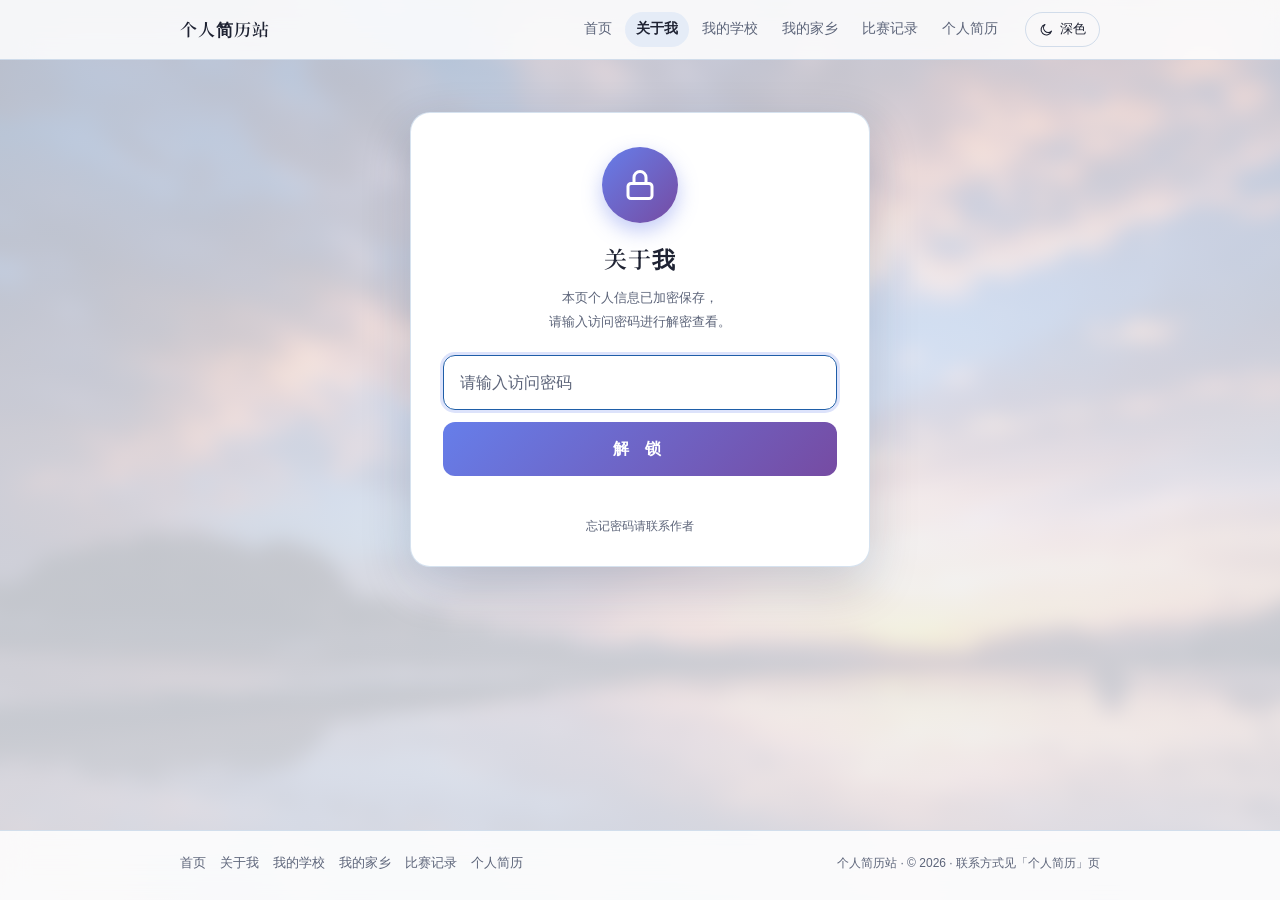
==== about.html @ 080f8482 "﻿站点扩写为 6 页：首页目录 + 关于我 / 我的学校 / 我的家乡 / 比赛记录 / 个人简历 参考 index_from_yhf.html 的页面结构改写，保留原有视觉与加密方案。  新增结构：" ====
<!DOCTYPE html>
<html lang="zh-CN">
<head>
  <meta charset="UTF-8">
  <meta name="viewport" content="width=device-width, initial-scale=1.0">
  <meta name="description" content="关于我：基本信息、竞赛成果、个人爱好与自我评价。">
  <title>关于我 · 个人简历站</title>

  <link rel="icon" type="image/svg+xml" href="assets/img/favicon.svg">

  <!-- 首屏防闪烁样式：必须在 site.css 之前，见 gate.css 顶部注释 -->
  <link rel="stylesheet" href="assets/css/gate.css">
  <!-- 整站设计系统（背景模糊 10px、蓝色商务风、页头页脚…） -->
  <link rel="stylesheet" href="assets/css/site.css">
  <!-- 简历正文排版（由 jianli/ 生成，只含排版不含资料） -->
  <link rel="stylesheet" href="assets/css/resume.css">

  <!-- 主题初始化：必须在解析阶段执行，否则首帧会从深色跳成浅色（闪烁） -->
  <script>
    (function () {
      var t = '';
      try { t = localStorage.getItem('gdit_theme_v1') || ''; } catch (e) { t = ''; }
      if (t !== 'light' && t !== 'dark') {
        t = "dark";
        try {
          if (window.matchMedia && window.matchMedia('(prefers-color-scheme: light)').matches) t = 'light';
        } catch (e) { /* 忽略 */ }
      }
      document.documentElement.setAttribute('data-theme', t);
    })();
  </script>
  <script src="assets/js/site.js" defer></script>
</head>
<body>

  <a class="skip-link" href="#pageContent">跳到正文</a>

  <!-- ===== 页头导航（六页共用；锁屏期间也可见，站点结构不是秘密）===== -->
  <header class="site-header">
    <div class="header-inner">
      <a class="brand" href="index.html">个人简历站</a>

      <nav class="site-nav" aria-label="主导航">
          <a href="index.html">首页</a>
          <a href="about.html" aria-current="page">关于我</a>
          <a href="school.html">我的学校</a>
          <a href="hometown.html">我的家乡</a>
          <a href="records.html">比赛记录</a>
          <a href="intro.html">个人简历</a>
      </nav>

      <!-- 深/浅色切换：图标与文案由 site.js 按当前主题更新 -->
      <button class="theme-toggle" type="button" aria-pressed="false" aria-label="切换到浅色模式">
        <svg class="icon-sun" viewBox="0 0 24 24" fill="none" stroke="currentColor"
             stroke-width="1.8" stroke-linecap="round" stroke-linejoin="round" aria-hidden="true">
          <circle cx="12" cy="12" r="4.2"></circle>
          <path d="M12 2.5v2M12 19.5v2M2.5 12h2M19.5 12h2M5.2 5.2l1.4 1.4M17.4 17.4l1.4 1.4M18.8 5.2l-1.4 1.4M6.6 17.4l-1.4 1.4"></path>
        </svg>
        <svg class="icon-moon" viewBox="0 0 24 24" fill="none" stroke="currentColor"
             stroke-width="1.8" stroke-linecap="round" stroke-linejoin="round" aria-hidden="true">
          <path d="M20 14.5A8.5 8.5 0 1 1 9.5 4a7 7 0 0 0 10.5 10.5Z"></path>
        </svg>
        <span class="theme-toggle-label">浅色</span>
      </button>
    </div>
  </header>

  <main class="site-main">
      <!-- ===== 锁屏门禁：正文是密文，解锁后才由脚本渲染出来 ===== -->
      <div class="gate" id="gate">
        <div class="gate-inner">
          <div class="gate-ico" aria-hidden="true">
            <svg viewBox="0 0 24 24" width="36" height="36" fill="none"
                 stroke="#ffffff" stroke-width="2" stroke-linecap="round" stroke-linejoin="round">
              <rect x="4" y="11" width="16" height="10" rx="2"/>
              <path d="M8 11V7a4 4 0 0 1 8 0v4"/>
            </svg>
          </div>

          <h1 class="gate-title">关于我</h1>
          <p class="gate-sub">本页个人信息已加密保存，<br>请输入访问密码进行解密查看。</p>

          <form id="gateForm" class="gate-form" novalidate autocomplete="off">
            <label class="skip-link" for="pwInput">访问密码</label>
            <input id="pwInput" type="password" placeholder="请输入访问密码"
                   autocomplete="off" spellcheck="false" autocapitalize="off" />
            <button id="gateBtn" type="submit">解 锁</button>
          </form>

          <p class="gate-msg" id="gateMsg" role="status"></p>
          <p class="gate-foot">忘记密码请联系作者</p>
        </div>
      </div>

    <!-- ===== 加密正文的容器：初始 hidden，解锁后由脚本填入并显示 ===== -->
    <div id="pageHost" hidden></div>
  </main>

  <!-- ===== 页脚：站点地图 ===== -->
  <footer class="site-footer">
    <div class="footer-inner">
      <nav class="footer-nav" aria-label="页脚导航">
          <a href="index.html">首页</a>
          <a href="about.html">关于我</a>
          <a href="school.html">我的学校</a>
          <a href="hometown.html">我的家乡</a>
          <a href="records.html">比赛记录</a>
          <a href="intro.html">个人简历</a>
      </nav>

      <p class="footer-meta">
        <span>个人简历站 · © <span id="footerYear">2026</span></span>
        <span aria-hidden="true"> · </span>
        <a href="intro.html">联系方式见「个人简历」页</a>
      </p>
    </div>
  </footer>

  <!-- ===== 解锁后才显示的浮动操作组：上一页 / 下一页 / 锁定 ===== -->
  <nav class="page-actions" id="pageActions" hidden aria-label="页面操作">
    <a class="action-btn action-nav" href="index.html" title="上一页：首页">← 首页</a>
    <a class="action-btn action-nav" href="school.html" title="下一页：我的学校">我的学校 →</a>
    <button class="action-btn action-lock" id="lockBtn" type="button" title="重新隐藏本页内容">锁定</button>
  </nav>

  <!-- 回到顶部 -->
  <button class="to-top" type="button" aria-label="回到顶部">
    <svg viewBox="0 0 24 24" width="18" height="18" fill="none" stroke="currentColor"
         stroke-width="2" stroke-linecap="round" stroke-linejoin="round" aria-hidden="true">
      <path d="M12 19V5M5 12l7-7 7 7"></path>
    </svg>
  </button>

  <noscript>
    <p style="text-align:center;color:#a7aec9">本页需要启用 JavaScript 才能解密显示正文。</p>
  </noscript>

  <script src="assets/js/gdit-crypto.js"></script>
  <script>
    /* ===== 本页密文（build.js 注入，base64；正文明文不在本文件里）===== */
    var payload = {"v":1,"iter":20000,"salt":"321ff33b6228153db657c1d36f92940b","c":"VoAjmrt0tfp8iW8CpXYuiVFOilBZzKXQqg44/SNeLuL84h/CjkdX4ADWFd5FyXqB7F/YwlArKiLpb0iYse4aOOuxqFU4+LvRV4lA3OfujQ7DmDA3zeXSHoevWcav+r2jpLfsanr1/AJFkpgOsxvekZmN6fEx+giTQDktsWakOrb9u0ERgy2p5H7aHcZqGMPN4Lj9XdR3/[base64]/zOkxP6SZlhB9q927aI5OWKfpoqzg/YhInP3XOXzaMxb1tzsdmZNOt6zbYamXuXRLqhjLUeY7jGkhwqZn5YWAxg/cZ0lZET/utNxCvwvrtlzRkO83j5BJS4TlHVyiFzR+3q5t4W8BD4sTyddJtshfaeOksshdbUGKiShdCm9Ly+ds8oXfYKs+vQ4X23jQakQBa7KUWnZKrkQ7WK92EMWrZjo/p7w7YEaN2e4raIkk2HMgNylJz0k19/RIEwP5hbPAG8umsr2snRGH+0Sqa5dGxr567wrT2E4B1Dtx6wdxYYBXBKFuTjC0IgpAf8Y28fpHImN5vuI+YZtFycgoSLP8zJrMPpLdy77t4MdHsZf3VB2nJiaV2vG0TAGvL7GTgG5kfGl3Jy/+xhevqvup0v77hZ/qLLIwNiMieOMMkD+W4HDmfb+B08bacu7xbySRwGWo6GApgn6QX18fMC/qrXsWWlfWm2QjINK8hbBLclCGzymHk5mDb3idhDbWp6MGTVbUwHvOMjiPtzWSju1Iv+CEtsaChhG2qsKqc/UPVWR/7UJYYV5J2yNLyRqX21OEWMK9/al41ZDLxJke3OW2OAngd3a26v5lxuCz+9AUUlufxDlUN6e0v2YhrIpmJB5NxSZtYfWJ6lR8nHF+LIkjkw8gOT94VQ696BMA1FsmLtCJfMpz3aAa6EnFAZSh7BfFGVIQbfWZxwNg9VEemrL0XoEslPuukgDiltq0UjjEqkIkd6iWBjoejdr9bfrGsOxnagCZzfg/W9yQ4qscCd+ikvAP+vDDarty2aoXOT0B9Dns6RbE/IDUT2CnWZFcW4yuQ4eCGR+yMxMo8Baoljm7+VWk2fgCXbzqhlZ9bOwhn9KSsJ8IKpSTEM6tQ3lOIP2kOc8e2DfAJtQwYZB8jWcD6c7KyLpzpvbMVurQeRfw5y7ZAG0zl9aUmDAcQ+zd+WY46L+3tdujucVHjKe/AyUyIiFj3UPQhN0MS/B5BYfH5CnGDlD0KdciS/dRKOg9fpiPMz7zLwchZ5MaCT59Zq+Sq+j0TcbDjHJUzQem+axENyHH6ok0Aq1Dn6n26HqakakGZoYbVwkywiyZE+AAZSGU4wsI0HkwpYV8UyF63m/IMr64bSibmozXthFyBz1WQzTlDEDbEFuA5PkRZbQ44OuNpLQPggf0nauOA+RoVztzqzYsGIql7Omr4dbi4/zWSHk3fK23kW7CGxuRb+aQ5E5YRPqqaGI+6U9uQPFLj7BIfImUiiee0HGIYEGPxUOVTfaskEPcwpr+MdXSzxOhjmAV+lE3eIFaYe3l/gY2EMydLmN0ous+wvBBib+NXSkiKl8VjJ+Yhjak0/SNfKtPcqI9Ui9V96+tM+hkonKCWz/8mk+lCs92q880TvDrZnKVmMXWltOnkzjMiMOQmidrGcZWg/lQzT/GpIu45DYWmDqivAO/NQ42nRC+2P8i7GCHEGB4ZxmbWhT3TqqgFfOwVebyx5a85QOGwiZIkdZjnpP7jUEKzS0KhAtRAV6+qu6nDa7DlEjuT5Yng49SeZtnq6FAAGeuTmSBaUPyGMnzxmStis7cmCHTffr1vt17H1tlhy376vIg/[base64]/G4UiGEgbDkB4+YFqiU1eVQsHdWzY4oepYICbQXQimr2eGcEf4c0TQ3ow+KA6rmyAEESQ9n/nq20ebbluch0EiJUe6oN3xuBIvqe+Af/cnhN2zs6rjDeKWH4w2a/utDWdWOfU6QBSuR+Qeei5ItjTR2/ppMwPstMMJi4UpTPDQvjxWXBm/sEcKRUjabI+l5Gy9zwWbYay2BxyRwofnBtF6LY9El1H50GtH6qfwwX/EdTjU3J8+ULuwq+WlNORxRKx9qu5eeTHjEoPbTlVVyeFenayPy+RMOMYz6+NTJRX8FjNL30ZZzLzS+N9sCP3HI4tlU9F5hgVb56u24cFUDJ3IwOA/[base64]/X2L0WPZYZosEmBbF/tdTTTSvkFdeKAd4j+JxeqzFl04JHvNjN5shh7s5G/dMNkYXKclUIm/TBJloOFMxNc2JczRv4djHIATqXu3D/kQUbGV2LhagM87cyKFpll8Q4SKwt+ERfFja/Ckqm8gVHbzP2l+fPPJu5y7tFS6CKCicrccYh9ctv5+zBZJ2a5I1oSNHBlXGENh5Eb2/ymJ/5nCA3sPNa+obRCDbN+lto+wE35499My+tFJXxFOck81GEmfPxe14FhwxOsB83MoPqNJo6McGDCKl4UPB7Py1nvpPWtHSCNCFBnoOHKdDDCtXkTjpAAWDc5ALLAc9wMbItwe4kWYMMOVDv6s9+cWWjwQUeVLs6VBnGzBIs7LvvnPMWIaYaJdJiquuDVyJ/eEGd3iYYc7DY67PgnkzZbl7sGsmGyBjtgsZ0bKnF1S3ZSVpJu6s/IyDV3Hezoj/xc/MgV5BoMRkVcOWRHDa0UX6iVWS0q8xW9VbWJgSH8PsMKfxkPLqXtXQrsEL0yrZeR1lSQ+rDlsCf0prXtLk+3/1siDoiL9y75WpULJGGFTAJbux77nNRHUbhj+H6FUE1mql0Jo1f/TUDTm+JIJDx9joe9Ethh4CX3ct/x28K2KD9XbGFJeV8afpmIu2tZ89FygpLhDefS/D3fh3ljyvZDORYVAV73KSHdK8NRjkAlbJTvTnKFsZNvcpPAMclZaOXVjC7Ibn6jgVKacI9ChKUfrTmoibTZL2wBnS+CX8//dO80AORfFFCQHfbxviCUtIM5L+0eVToJweIQs3MLUijzwQ4o1PQT59YcUfvjxnVS9J94FQyYs7UX4jbrMknTGEDvS4mHcUF/b1XhohlQrLfI4JWivjp6iZd1aXu2N1Ukq7K/irzaLM5Ur/WoP9f5j/8aNXWIjM/tUIC1/okE51he/FrpBpD42R2hiKTG9OWoyAp4K+UdoqMoiNCZRzJAsD/Ma2g7F95DvjHV947Ecg/peZiptH0j2y2N8qhZ+seb450S/nLOokqx/aXrnCRFzqx2/[base64]/QztiPQpoLFZAWrBz6tTgFhEkD6q2n7CEx/W04zHzU0q5XN5FArmRy5PyfQ6EFwQ7lRvkKSPxzI7zluXSoQahRgGgdUWaH47G4UNThCHfzfwF0Ekl/0GbwcRxF2ELcFx/KSsfUVOfScYy7rajH7XL+0uO+2gqOvy0F39v7oTUSs4W6TcTpdUNi0BcEPxSnQqP04rBr6m4ZcxerLIbq1FmpKSZoqA+O4YUXUKW3yHHeopFQhslUDiCUz6liNZDU0FrAGTwoVyCU1jnciXlXzHW/hDkxefciq+w2Qx8uX6qw5DjZr/aQojEBSjofXxgLblCE+R+an5w0CjQqRoj9UKet3ycit1Jp60o4zwT4zSuH6CWl1LyRlAbS4wWKU+22/SZhhX+zDqPajWOdfDNfLyYHD08BIEgU2FCj30c6THKCXQ/TajPR4VqTfzHHULv2c8kLgqTynlyZGS6y8g+i93vjiI7itsDy4TfVkLcceonquKPiTOM5jZuOIXSoFnM9k4zf6ALrWI0j9jkGQU5eQKfrnWsFmx7zvFx/0W0YoZ2aAAdKfS8fq1CefmhJjQviJPI9gKnecTtvQlSleJLHZMjoWJcsI0Nvmtr9RlcIkpoHznM6sTfuw0Wusn9nXMCCPQXFLBOAuKHcWL0c/NCUwO6BKkgK/xT1M1KCGpxiTsR6iButgIEtFaJBE+hjmLz7oVKBiZ1YRVGQL12zYwO55f5cnV3mG/cBFcONGnBx7n8T4FLeWb8IfVG4Xsav312D9gTMtVrrAh/UXu1ASrLaK/hdKGGBpYsEBv5Tfvzn7JoMsUR5gWtwWwnYdYa4wqAUk4ZI8aGBFRbIoAsoqs6uRXjrJIH/vw4I42S5UfRcHfi6hm5YTLSN6D4CTciDryBfkwfPLvFHqOnLIQFJK/[base64]"};

    (function () {
      'use strict';

      var payloadData = payload;

      var gate     = document.getElementById('gate');
      var host     = document.getElementById('pageHost');
      var form     = document.getElementById('gateForm');
      var input    = document.getElementById('pwInput');
      var btn      = document.getElementById('gateBtn');
      var msgLine  = document.getElementById('gateMsg');
      var actions  = document.getElementById('pageActions');
      var busy = false;

      /* ===== 站点级公共逻辑（六页共用）：会话免二次密码 + ?pw= 自动填入 ===== */
      var SESSION_KEY = 'gdit_unlock_v3';

      function readSession() {
        try { return sessionStorage.getItem(SESSION_KEY) || ""; } catch (e) { return ""; }
      }
      function saveSession(pw) {
        try { sessionStorage.setItem(SESSION_KEY, pw); } catch (e) { /* 隐私模式静默忽略 */ }
      }
      function clearSession() {
        try { sessionStorage.removeItem(SESSION_KEY); } catch (e) { /* 忽略 */ }
      }

      /** 从地址栏取 ?pw= / #pw=，并立刻把密码从地址栏抹掉 */
      function takePwFromUrl() {
        var raw = (location.search || "") + (location.hash || "");
        var m = raw.match(/[?&#]pw=([^&#]+)/i);
        if (!m) return "";
        var pw = "";
        try { pw = decodeURIComponent(m[1]); } catch (e) { pw = ""; }
        try {
          var clean = new URL(location.href);
          clean.searchParams.delete("pw");
          if (/^pw=/i.test(clean.hash.slice(1))) clean.hash = '';
          history.replaceState(null, "", clean.toString());
        } catch (e) { /* 忽略 */ }
        return pw;
      }

      /** 解锁：关掉门禁，显示正文与浮动操作组 */
      function unlock(html) {
        host.innerHTML = html;
        host.hidden = false;
        host.classList.add("reveal");
        gate.hidden = true;
        document.body.classList.add("is-unlocked");
        document.documentElement.classList.add("is-unlocked");
        if (actions) actions.hidden = false;
        window.scrollTo(0, 0);
      }

      function shake() {
        gate.classList.remove("shake");
        void gate.offsetWidth; // 重新触发抖动动画
        gate.classList.add("shake");
      }

      /** 门禁忙碌态：解密是同步重计算，先禁用交互避免卡片 */
      function setBusy(isBusy) {
        busy = isBusy;
        btn.disabled = isBusy;
        if (window.gditSetThemeToggleBusy) window.gditSetThemeToggleBusy(isBusy);
      }

      /** 尝试解密并渲染。silent=true 时不提示错误（用于自动解锁）。返回是否成功。 */
      function attempt(pw, silent) {
        var plain;
        try {
          plain = GditCrypto.decrypt(payloadData.c, pw, payloadData.salt, payloadData.iter);
        } catch (e) { plain = null; }
        if (plain === null) {
          if (!silent) { shake(); msgLine.textContent = "密码错误，请重试"; }
          return false;
        }
        var data;
        try { data = JSON.parse(plain); } catch (e) { data = null; }
        if (!data || typeof data.html !== "string") {
          if (!silent) { shake(); msgLine.textContent = "内容损坏，无法解密"; }
          return false;
        }
        saveSession(pw);
        unlock(data.html);
        return true;
      }

      /* ---- 手动解锁 ---- */
      form.addEventListener("submit", function (e) {
        e.preventDefault();
        if (busy) return;
        var pw = input.value;
        if (!pw) { input.focus(); return; }
        msgLine.textContent = "";
        setBusy(true);
        // 让出一帧，先刷新按钮的禁用态再开始重计算
        setTimeout(function () {
          attempt(pw, false);
          setBusy(false);
          if (!gate.hidden && input.value) { input.value = ""; input.focus(); }
        }, 30);
      });

      input.addEventListener("keydown", function (e) {
        if (e.key === "Escape") { input.value = ""; }
      });

      /* ---- 1) 本次会话已解锁过：直接进正文，不再弹锁屏 ---- */
      var saved = readSession();
      if (saved) {
        setBusy(true);
        var ok = attempt(saved, true);
        setBusy(false);
        if (!ok) clearSession(); // 存的是旧密码（比如重新 build 换了密码），丢掉重来
      }

      /* ---- 2) 地址栏 ?pw= / #pw=：填进输入框，等用户点解锁 ---- */
      if (!gate.hidden) {
        var fromUrl = takePwFromUrl();
        if (fromUrl) {
          input.value = fromUrl;
          input.style.borderColor = "#8fb6ec";
          input.style.boxShadow = "0 0 0 3px rgba(143,182,236,0.25)";
          input.focus();
          input.select();
        } else {
          input.focus();
        }
        input.addEventListener("input", function () {
          if (input.style.borderColor === "rgb(143, 182, 236)") {
            input.style.borderColor = "";
            input.style.boxShadow = "";
          }
        });
      }

      /* ---- 3) 锁定：清掉会话密码，回到锁屏 ---- */
      var lockBtn = document.getElementById("lockBtn");
      if (lockBtn) lockBtn.addEventListener("click", function () {
        clearSession();
        location.reload();
      });
    })();
  </script>
</body>
</html>
---- assets/css/gate.css ----
/* ===========================================================================
   gate.css —— 锁屏门禁与主题初始化的「首屏」样式
   ---------------------------------------------------------------------------
   【为什么要单独一个文件、还放在 <head> 最前面】
   这两个块必须在浏览器画出第一帧之前就生效，否则会看到「正文闪一下再被藏起来」
   （FOUC）或者主题从深色跳成浅色：
     1) [hidden] 兜底：万一外部 CSS 还没到，先保证加密正文绝不显示；
     2) 主题：根据 localStorage / 系统偏好，在解析阶段就定好 :root[data-theme]。
   真正好看的样式在 site.css 里，它随后加载即可。

   ⚠️ 本文件由 build.js 注入到每个成品的 <head> 里，改这里 = 改全部页面。
   =========================================================================== */

/* 1) 加密正文在解锁前绝不显示（含外部样式表加载失败时的兜底） */
[hidden] {
  display: none !important;
}

/* 2) 主题：默认深色（保持用户原有观感），可被 localStorage 或系统偏好覆盖 */
:root {
  color-scheme: dark;
}

:root[data-theme="light"] {
  color-scheme: light;
}
---- assets/css/site.css ----
/* ===========================================================================
   site.css —— 多页简历站的共享设计系统
   ---------------------------------------------------------------------------
   【定位】这是「页面外层」的样式：页头导航、页脚、封面、目录、内容卡片、
           锁定门禁、浮动操作组、主题变量。
           简历正文自己的排版样式仍在 assets/css/resume.css（由 jianli/ 生成）。

   【保留了什么】原单页站的两大视觉特征一个没丢：
     1) 背景图 assets/img/default.png + filter: blur(10px) + 兜底 #1b1b23
        （见下面 body::before，inset 外扩 40px 补偿模糊后的边缘露白）；
     2) 蓝色商务风主色 #1f5ea8 / #164a87 / #eaf2fb。
   【新增了什么】参考页的结构骨架：页头导航 + 目录 + 页脚站点地图 +
     回到顶部按钮 + 深/浅色切换（默认深色 = 您现在看到的效果）。

   【改配色/改布局搜这些关键字】
     · 主题色、页面底色      → 搜 ":root"
     · 背景图模糊半径        → 搜 "blur(10px)"
     · 页头 / 页脚           → 搜 ".site-header" / ".site-footer"
     · 首页封面 + 目录       → 搜 ".home-hero" / ".contents-list"
     · 锁屏门禁              → 搜 ".gate"
   =========================================================================== */

/* ===========================================================================
   1. 设计令牌：颜色 / 字体 / 尺寸
   =========================================================================== */

:root {
  /* ---- 蓝色商务风主色（沿用原简历模板） ---- */
  --brand: #1f5ea8;
  --brand-dark: #164a87;
  --brand-light: #eaf2fb;

  /* ---- 中性色：正文 ---- */
  --text: #2a2a2a;
  --muted: #666;
  --border: #d8d8d8;

  /* ---- 简历纸 ---- */
  --bg: #f2f2f2;
  --paper: #ffffff;

  /* ---- 页面外壳（深色外观为默认，改动前请确认用户是故意切换风格） ---- */
  --shell-bg: #1b1b23;          /* 背景图没加载出来时的兜底底色 */
  --shell-surface: rgba(26, 27, 38, 0.78);   /* 页头 / 页脚 / 卡片底 */
  --shell-surface-solid: #20212e;
  --shell-border: rgba(255, 255, 255, 0.14);
  --shell-text: #eef1fb;
  --shell-muted: #a7aec9;
  --shell-accent: #8fb6ec;      /* 深色底上的品牌蓝（提亮，保证对比度） */
  --shell-shadow: 0 18px 50px rgba(0, 0, 0, 0.45);

  /* ---- 尺寸与节奏 ---- */
  --shell-width: 960px;
  --radius-lg: 20px;
  --radius-md: 12px;
  --radius-pill: 999px;

  /* ---- 字体：正文无衬线；标题可选衬线（Noto Serif SC 已随包提供） ---- */
  --font-sans: "Microsoft YaHei", "PingFang SC", "Helvetica Neue", Arial, sans-serif;
  --font-serif: "Noto Serif SC", "Songti SC", "SimSun", serif;
}

/* ---- 浅色外观：点页头「浅色」按钮切换，选择存 localStorage ---- */
:root[data-theme="light"] {
  --shell-surface: rgba(255, 255, 255, 0.86);
  --shell-surface-solid: #ffffff;
  --shell-border: rgba(31, 94, 168, 0.18);
  --shell-text: #1f2333;
  --shell-muted: #5c6479;
  --shell-accent: var(--brand);
  --shell-shadow: 0 18px 50px rgba(20, 40, 80, 0.18);
}

/* ===========================================================================
   2. 基础排版
   =========================================================================== */

* {
  box-sizing: border-box;
}

html {
  scroll-behavior: smooth;
}

body {
  margin: 0;
  padding: 0;
  min-height: 100vh;
  display: flex;
  flex-direction: column;
  color: var(--shell-text);
  font: 14px/1.7 var(--font-sans);
  -webkit-font-smoothing: antialiased;
}

/* ⚠️ 关键覆盖：assets/css/resume.css（源自 jianli/styles.css）会给 body 铺一层
   不透明的浅灰底 #f2f2f2。那样会把 body::before 的背景图整个盖住，
   页面就丢了「default.png + 模糊 10px」的观感。这里把它让开，
   由 body::before 负责背景图、body::after 负责压暗遮罩。 */
body {
  background-color: transparent !important;
  background-image: none !important;
}

/* 跳转到正文的链接：平时藏起来，键盘聚焦时才出现 */
.skip-link {
  position: absolute;
  left: -9999px;
  top: 0;
  z-index: 200;
  padding: 10px 16px;
  font-size: 13px;
  color: #fff;
  background: var(--brand);
  border-radius: 0 0 var(--radius-md) 0;
  text-decoration: none;
}

.skip-link:focus {
  left: 0;
}

img {
  max-width: 100%;
  height: auto;
  display: block;
}

a {
  color: var(--shell-accent);
}

/* ===========================================================================
   3. 背景图：保留「default.png + 模糊 10px」的既有效果
   ---------------------------------------------------------------------------
   用 fixed 的 ::before 承载图片（而不是给 body 加 filter），
   否则 filter:blur 会把正文一起糊掉；inset 外扩 40px 补偿模糊后的边缘露白。
   ⚠️ 改模糊半径就改下面这一行 blur(10px)。
   =========================================================================== */

body::before {
  content: '';
  position: fixed;
  inset: -40px;
  z-index: -1;
  background: #1b1b23 url('../img/default.png') center center / cover no-repeat;
  filter: blur(10px);
  pointer-events: none;
}

/* 深色遮罩：把背景压暗一点，保证白色文字可读（不改变背景图本身） */
body::after {
  content: '';
  position: fixed;
  inset: 0;
  z-index: -1;
  background: linear-gradient(180deg, rgba(14, 15, 22, 0.62), rgba(14, 15, 22, 0.78));
  pointer-events: none;
}
:root[data-theme="light"] body::after {
  background: linear-gradient(180deg, rgba(240, 244, 252, 0.72), rgba(240, 244, 252, 0.85));
}

/* ===========================================================================
   4. 页头导航
   =========================================================================== */

.site-header {
  position: sticky;
  top: 0;
  z-index: 50;
  background: var(--shell-surface);
  backdrop-filter: blur(14px);
  -webkit-backdrop-filter: blur(14px);
  border-bottom: 1px solid var(--shell-border);
}

.header-inner {
  max-width: var(--shell-width);
  margin: 0 auto;
  padding: 12px 20px;
  display: flex;
  align-items: center;
  gap: 16px;
  flex-wrap: wrap;
}

.brand {
  font-family: var(--font-serif);
  font-size: 17px;
  font-weight: 600;
  letter-spacing: 1px;
  color: var(--shell-text);
  text-decoration: none;
  white-space: nowrap;
}

.brand:hover {
  color: var(--shell-accent);
}

.site-nav {
  display: flex;
  flex-wrap: wrap;
  gap: 4px 2px;
  margin-left: auto;
}

.site-nav a {
  position: relative;
  padding: 6px 11px;
  font-size: 13.5px;
  color: var(--shell-muted);
  text-decoration: none;
  border-radius: var(--radius-pill);
  transition: color .18s, background .18s;
}

.site-nav a:hover {
  color: var(--shell-text);
  background: rgba(143, 182, 236, 0.14);
}

/* 当前页：高亮 + 下方短线 */
.site-nav a[aria-current="page"] {
  color: var(--shell-text);
  font-weight: 600;
  background: rgba(143, 182, 236, 0.18);
}

/* 主题切换按钮 */
.theme-toggle {
  display: inline-flex;
  align-items: center;
  gap: 6px;
  padding: 6px 13px;
  font: inherit;
  font-size: 12.5px;
  color: var(--shell-text);
  background: transparent;
  border: 1px solid var(--shell-border);
  border-radius: var(--radius-pill);
  cursor: pointer;
  transition: border-color .18s, background .18s;
}

.theme-toggle:hover {
  border-color: var(--shell-accent);
  background: rgba(143, 182, 236, 0.12);
}

.theme-toggle svg {
  width: 15px;
  height: 15px;
}

/* 默认（深色）显示太阳图标表示「可切到浅色」，浅色时反过来 */
.theme-toggle .icon-sun { display: inline-block; }
.theme-toggle .icon-moon { display: none; }
:root[data-theme="light"] .theme-toggle .icon-sun { display: none; }
:root[data-theme="light"] .theme-toggle .icon-moon { display: inline-block; }

/* ===========================================================================
   5. 主体容器
   =========================================================================== */

.site-main {
  flex: 1 0 auto;
  width: 100%;
  max-width: var(--shell-width);
  margin: 0 auto;
  padding: 28px 20px 56px;
}

/* ===========================================================================
   6. 锁屏门禁（gate）
   ---------------------------------------------------------------------------
   正文 <section class="page-content" hidden>，解锁后由脚本移除 hidden。
   页头导航与页脚不在门禁内：站点结构始终可见，正文始终是密文。
   =========================================================================== */

.gate[hidden] {
  display: none;
}

.gate-inner {
  max-width: 460px;
  margin: 24px auto 0;
  padding: 34px 32px 30px;
  text-align: center;
  background: var(--shell-surface-solid);
  border: 1px solid var(--shell-border);
  border-radius: var(--radius-lg);
  box-shadow: var(--shell-shadow);
}

.gate-ico {
  width: 76px;
  height: 76px;
  margin: 0 auto 16px;
  border-radius: 50%;
  display: flex;
  align-items: center;
  justify-content: center;
  background: linear-gradient(135deg, #667eea, #764ba2);
  box-shadow: 0 8px 20px rgba(102, 126, 234, .4);
}

.gate-title {
  margin: 0;
  font-family: var(--font-serif);
  font-size: 23px;
  font-weight: 600;
  letter-spacing: 1px;
  color: var(--shell-text);
}

.gate-sub {
  margin: 8px 0 22px;
  font-size: 13px;
  line-height: 1.8;
  color: var(--shell-muted);
}

.gate-form input {
  width: 100%;
  padding: 13px 16px;
  font: inherit;
  font-size: 16px;
  color: var(--shell-text);
  background: transparent;
  border: 1.5px solid var(--shell-border);
  border-radius: var(--radius-md);
  outline: none;
  transition: border-color .2s, box-shadow .2s;
}

.gate-form input::placeholder {
  color: var(--shell-muted);
}

.gate-form input:focus {
  border-color: var(--shell-accent);
  box-shadow: 0 0 0 3px rgba(102, 126, 234, .22);
}

.gate-form button {
  width: 100%;
  margin-top: 12px;
  padding: 13px 16px;
  font: inherit;
  font-size: 16px;
  font-weight: bold;
  letter-spacing: 6px;
  color: #fff;
  background: linear-gradient(135deg, #667eea, #764ba2);
  border: none;
  border-radius: var(--radius-md);
  cursor: pointer;
  transition: transform .1s, box-shadow .2s, opacity .2s;
}

.gate-form button:hover { box-shadow: 0 8px 20px rgba(102, 126, 234, .4); }
.gate-form button:active { transform: translateY(1px); }
.gate-form button:disabled { opacity: .6; cursor: wait; }

.gate-msg {
  min-height: 22px;
  margin: 14px 0 0;
  font-size: 13px;
  color: #ff8b82;
}

.gate-foot {
  margin: 4px 0 0;
  font-size: 12px;
  color: var(--shell-muted);
}

/* 密码错误时的抖动 */
@keyframes gate-shake {
  10%, 90% { transform: translateX(-2px); }
  20%, 80% { transform: translateX(3px); }
  30%, 50%, 70% { transform: translateX(-5px); }
  40%, 60% { transform: translateX(5px); }
}

.gate.shake .gate-inner { animation: gate-shake .45s ease; }

/* 解锁后正文淡入 */
@keyframes fade-up {
  from { opacity: 0; transform: translateY(14px); }
  to   { opacity: 1; transform: translateY(0); }
}

/* 正文淡入：#pageHost 是外层容器，.page-content 是每页正文自己的外壳 */
#pageHost.reveal,
.page-content.reveal { animation: fade-up .5s ease; }

/* ===========================================================================
   7. 通用内容卡片 / 蓝色标题块（沿用原简历模板的观感）
   =========================================================================== */

.panel {
  background: var(--shell-surface-solid);
  border: 1px solid var(--shell-border);
  border-radius: var(--radius-lg);
  box-shadow: var(--shell-shadow);
  padding: 26px 30px 30px;
  margin-bottom: 22px;
}

.panel > .section:first-child { margin-top: 0; }
.panel > .section:last-child  { margin-bottom: 0; }

/* 蓝色标题块：从卡片左边缘伸出去，沿用 jianli/styles.css 的做法 */
.section {
  padding: 0 0 0 30px;
  margin: 22px 0 0;
}

.section-title {
  display: inline-block;
  margin: 0 0 12px -30px;
  padding: 6px 18px 6px 30px;
  background: var(--brand);
  color: #fff;
  font-size: 15px;
  font-weight: 700;
  letter-spacing: 1px;
  border-radius: 0 4px 4px 0;
}

.section-note {
  margin: -4px 0 12px;
  font-size: 12.5px;
  color: var(--shell-muted);
}

/* 简历正文里的深色文字：卡片底是白的，正文一律用深色 */
.panel,
.panel p,
.panel li,
.panel .entry-body,
.panel .bullets li,
.panel .self-eval {
  color: var(--text);
}

.panel .section-title { color: #fff; }

/* ---- 经历条目（教育 / 工作 / 校园 / 比赛） ---- */
.entry { margin-bottom: 4px; }

.entry-head {
  display: flex;
  flex-wrap: wrap;
  align-items: baseline;
  gap: 12px;
  margin: 4px 0 6px;
  font-size: 14px;
}

.entry-head .time { color: var(--muted); font-size: 13px; }
.entry-head .school { font-weight: 700; }
.entry-head .degree { color: var(--brand-dark); font-weight: 500; }

.entry-body {
  margin: 4px 0 8px;
  font-size: 13.5px;
}

.bullets {
  margin: 4px 0 10px;
  padding-left: 20px;
}

.bullets li {
  margin: 3px 0;
  font-size: 13.5px;
}

.self-eval {
  margin: 4px 0 18px;
  font-size: 13.5px;
  line-height: 1.85;
}

/* ===========================================================================
   7b. 身份卡 / 基本信息表 / 标签组（「关于我」页用）
   =========================================================================== */

.profile-card {
  text-align: center;
  padding: 28px 30px;
}

.profile-avatar {
  width: 84px;
  height: 84px;
  margin: 0 auto 16px;
  border-radius: 50%;
  display: flex;
  align-items: center;
  justify-content: center;
  background: linear-gradient(135deg, #667eea, #764ba2);
  color: #fff;
  font-family: var(--font-serif);
  font-size: 34px;
  font-weight: 600;
  letter-spacing: 2px;
  box-shadow: 0 8px 20px rgba(102, 126, 234, .38);
}

.profile-name {
  margin: 0;
  font-family: var(--font-serif);
  font-size: 27px;
  font-weight: 600;
  letter-spacing: 4px;
  color: var(--text);
}

.profile-role {
  margin: 6px 0 0;
  font-size: 13.5px;
  color: var(--muted);
}

/* ---- 标签 <-> 值 两列表 ---- */
.info-list {
  margin: 0;
}

.info-item {
  display: flex;
  gap: 14px;
  padding: 11px 0;
  border-bottom: 1px solid #f0f0f5;
}

.info-item:last-child {
  border-bottom: none;
}

.info-item .label {
  flex: 0 0 76px;
  margin: 0;
  font-weight: 600;
  color: var(--text);
}

.info-item .value {
  flex: 1;
  min-width: 0;
  margin: 0;
  line-height: 1.7;
}

.school-link {
  color: #d32f2f;
  font-weight: 600;
  text-decoration: none;
}

.school-link:hover {
  text-decoration: underline;
}

/* ---- 标签组：竞赛 / 爱好 ---- */
.tag-list {
  display: flex;
  flex-wrap: wrap;
  gap: 10px;
  margin: 6px 0 0;
  padding: 0;
  list-style: none;
}

.tag {
  display: inline-block;
  padding: 6px 14px;
  font-size: 13px;
  color: var(--brand);
  background: var(--brand-light);
  border-radius: var(--radius-pill);
  text-decoration: none;
  transition: background .15s, transform .1s;
}

a.tag { cursor: pointer; }

a.tag:hover {
  background: #dfe4ff;
  transform: translateY(-1px);
}

a.tag:active { transform: translateY(0); }

/* 不能点的标签（比如「健身」）用灰底，区别于可跳转的链接 */
.tag-plain {
  color: var(--muted);
  background: #eef0f5;
}

/* ===========================================================================
   7c. 简历纸：座右铭 + 斜条纹 + 基本信息双列 + 课程列表
   （沿用 jianli/styles.css 的蓝色商务风，只是把「A4 纸」换成站内卡片）
   =========================================================================== */

.resume-paper {
  padding: 0;
  overflow: hidden;
}

/* 顶部：座右铭 + 右上角蓝白斜条纹 */
.resume-head {
  position: relative;
  padding: 22px 30px;
  background: #f5f5f5;
  border-bottom: 2px solid var(--brand);
  overflow: hidden;
}

.motto {
  margin: 0;
  font-size: 15px;
  font-weight: 600;
  color: var(--brand-dark);
  letter-spacing: .5px;
}

/* 纯 CSS 渐变条纹，无图片依赖 */
.diagonal-stripes {
  position: absolute;
  top: 0;
  right: 0;
  width: 150px;
  height: 100%;
  background: repeating-linear-gradient(
    -45deg,
    var(--brand) 0,
    var(--brand) 14px,
    #ffffff 14px,
    #ffffff 28px
  );
  opacity: .85;
}

/* 简历纸内部的第一段/最后一段，让上下留白对称 */
.resume-paper > .section:first-of-type { margin-top: 20px; }
.resume-paper > .section:last-of-type { margin-bottom: 24px; }

/* ---- 基本信息：左列 + 右列 + 头像 ---- */
.info-grid {
  display: flex;
  gap: 30px;
  align-items: flex-start;
  padding-bottom: 6px;
}

.info-col {
  flex: 1 1 0;
  min-width: 0;
}

.info-col p {
  margin: 4px 0;
  font-size: 13.5px;
}

.info-col .label {
  display: inline-block;
  min-width: 76px;
  font-weight: 600;
}

.info-grid .avatar {
  flex: 0 0 auto;
}

.info-grid .avatar img {
  width: 100px;
  height: 120px;
  object-fit: cover;
  border: 1px solid var(--border);
  background: var(--brand-light);
}

/* ---- 课程列表 ---- */
.course-list {
  margin: 4px 0 0;
  padding-left: 20px;
}

.course-list li {
  margin: 6px 0;
  font-size: 13.5px;
  line-height: 1.75;
}

/* ===========================================================================
   8. 首页：封面 + 目录
   =========================================================================== */

.home-hero {
  text-align: center;
  padding: 30px 20px 26px;
}

.home-eyebrow {
  margin: 0 0 14px;
  font-size: 12.5px;
  letter-spacing: 3px;
  color: var(--shell-accent);
}

.home-copy h1 {
  margin: 0;
  font-family: var(--font-serif);
  font-size: 40px;
  font-weight: 600;
  letter-spacing: 6px;
  line-height: 1.25;
}

.home-copy h1 span {
  display: block;
  margin-top: 8px;
  font-family: var(--font-sans);
  font-size: 14px;
  font-weight: 400;
  letter-spacing: 4px;
  text-transform: uppercase;
  color: var(--shell-muted);
}

.cover-rule {
  width: 96px;
  margin: 20px auto;
  border: none;
  border-top: 2px solid var(--shell-accent);
}

.home-role {
  margin: 0;
  font-size: 16px;
  font-weight: 600;
  letter-spacing: 1px;
}

.home-school {
  margin: 6px 0 0;
  font-size: 13.5px;
  color: var(--shell-muted);
}

/* ---- 目录：编号 + 页名 + 一句说明 ---- */
.contents-title {
  margin: 0 0 16px;
  font-family: var(--font-serif);
  font-size: 17px;
  letter-spacing: 4px;
  color: var(--shell-text);
}

.contents-title span {
  font-family: var(--font-sans);
  font-size: 11px;
  letter-spacing: 3px;
  text-transform: uppercase;
  color: var(--shell-muted);
}

.contents-list {
  list-style: none;
  margin: 0;
  padding: 0;
}

.contents-list li + li { border-top: 1px solid var(--shell-border); }

.contents-list a {
  display: grid;
  grid-template-columns: 44px 1fr;
  grid-template-areas: "index name" "index desc";
  align-items: center;
  gap: 2px 14px;
  padding: 15px 6px;
  text-decoration: none;
  color: inherit;
  transition: background .18s, padding-left .18s;
  border-radius: var(--radius-md);
}

.contents-list a:hover {
  background: rgba(143, 182, 236, 0.12);
  padding-left: 12px;
}

.contents-index {
  grid-area: index;
  font-family: var(--font-serif);
  font-size: 20px;
  color: var(--shell-accent);
  opacity: .85;
}

.contents-name {
  grid-area: name;
  font-size: 15px;
  font-weight: 600;
  letter-spacing: 1px;
}

.contents-desc {
  grid-area: desc;
  font-size: 12.5px;
  color: var(--shell-muted);
}

/* ===========================================================================
   9. 页脚站点地图
   =========================================================================== */

.site-footer {
  flex-shrink: 0;
  background: var(--shell-surface);
  backdrop-filter: blur(14px);
  -webkit-backdrop-filter: blur(14px);
  border-top: 1px solid var(--shell-border);
}

.footer-inner {
  max-width: var(--shell-width);
  margin: 0 auto;
  padding: 22px 20px 26px;
  display: flex;
  flex-wrap: wrap;
  gap: 12px 18px;
  align-items: center;
  justify-content: space-between;
}

.footer-nav {
  display: flex;
  flex-wrap: wrap;
  gap: 6px 14px;
  font-size: 12.5px;
}

.footer-nav a {
  color: var(--shell-muted);
  text-decoration: none;
}

.footer-nav a:hover {
  color: var(--shell-accent);
  text-decoration: underline;
}

.footer-meta {
  margin: 0;
  font-size: 12px;
  color: var(--shell-muted);
}

.footer-meta a {
  color: var(--shell-muted);
  text-decoration: none;
}

.footer-meta a:hover {
  color: var(--shell-accent);
  text-decoration: underline;
}

/* ===========================================================================
   10. 浮动操作组：跳另一页 + 锁定（解锁后才出现，由脚本移除 hidden）
   =========================================================================== */

.page-actions {
  position: fixed;
  right: 18px;
  bottom: 18px;
  z-index: 99;
  display: flex;
  gap: 10px;
  align-items: center;
}

.page-actions[hidden] { display: none; }

.action-btn {
  padding: 9px 18px;
  font: inherit;
  font-size: 13px;
  line-height: 1.4;
  border: none;
  border-radius: var(--radius-pill);
  cursor: pointer;
  text-decoration: none;
  box-shadow: 0 4px 14px rgba(0, 0, 0, .25);
  transition: transform .1s, box-shadow .2s, background .2s;
}

.action-btn:hover { transform: translateY(-1px); }
.action-btn:active { transform: translateY(0); }

.action-nav {
  color: #fff;
  font-weight: bold;
  background: linear-gradient(135deg, #667eea, #764ba2);
}

.action-nav:hover { box-shadow: 0 8px 20px rgba(102, 126, 234, .5); }

.action-lock {
  color: #fff;
  background: rgba(31, 94, 168, .85);
}

.action-lock:hover { background: rgba(31, 94, 168, 1); }

/* ===========================================================================
   11. 回到顶部按钮（滚动一段距离后由 site.js 显示）
   =========================================================================== */

.to-top {
  position: fixed;
  left: 18px;
  bottom: 18px;
  z-index: 99;
  width: 40px;
  height: 40px;
  display: flex;
  align-items: center;
  justify-content: center;
  color: var(--shell-text);
  background: var(--shell-surface);
  backdrop-filter: blur(14px);
  -webkit-backdrop-filter: blur(14px);
  border: 1px solid var(--shell-border);
  border-radius: 50%;
  cursor: pointer;
  opacity: 0;
  visibility: hidden;
  transform: translateY(8px);
  transition: opacity .22s, transform .22s, visibility .22s, border-color .18s;
}

.to-top.is-visible {
  opacity: 1;
  visibility: visible;
  transform: translateY(0);
}

.to-top:hover { border-color: var(--shell-accent); }

/* ===========================================================================
   12. 响应式
   =========================================================================== */

@media (max-width: 720px) {
  .header-inner {
    padding: 10px 16px;
    gap: 10px;
  }

  /* 导航换到第二行，横向可滑动，不换行堆高 */
  .site-nav {
    order: 3;
    width: 100%;
    margin-left: 0;
    flex-wrap: nowrap;
    overflow-x: auto;
    padding-bottom: 2px;
    -webkit-overflow-scrolling: touch;
  }

  .site-nav a { white-space: nowrap; }

  .site-main { padding: 20px 16px 48px; }

  .panel { padding: 20px 20px 24px; }

  .section { padding-left: 20px; }

  .section-title {
    margin-left: -20px;
    padding-left: 20px;
  }

  .home-copy h1 { font-size: 30px; letter-spacing: 4px; }
  .home-copy h1 span { letter-spacing: 2px; }

  .footer-inner {
    flex-direction: column;
    align-items: flex-start;
    padding: 18px 16px 22px;
  }
}

/* ===========================================================================
   13. 打印：白底、隐藏页面外壳与浮动控件
   =========================================================================== */

@media print {
  body {
    background: #fff;
    color: #000;
  }

  body::before,
  body::after {
    display: none;
  }

  .site-header,
  .site-footer,
  .gate,
  .page-actions,
  .to-top {
    display: none !important;
  }

  .site-main {
    max-width: none;
    padding: 0;
  }

  .panel {
    box-shadow: none;
    border: none;
    padding: 0;
  }

  .contents-list a:hover { background: none; padding-left: 6px; }

  .section { page-break-inside: avoid; }
}
---- assets/css/resume.css ----
/* ===== 字体：Noto Serif SC（SIL OFL 1.1，见 assets/fonts/OFL-NotoSerifSC.txt）=====
   已随包提供字体文件；如需把标题/正文换成衬线体，把 font-family 改成 "Noto Serif SC" 即可。 */
@font-face {
  font-family: "Noto Serif SC";
  font-style: normal;
  font-weight: 400;
  font-display: swap;
  src: url("../fonts/noto-serif-sc-400.woff2") format("woff2");
}
@font-face {
  font-family: "Noto Serif SC";
  font-style: normal;
  font-weight: 600;
  font-display: swap;
  src: url("../fonts/noto-serif-sc-600.woff2") format("woff2");
}
/* ===== 简历模板 · 蓝色商务风 ===== */

:root {
  --brand: #1f5ea8;           /* 深蓝主色：标题块、装饰条纹 */
  --brand-dark: #164a87;
  --brand-light: #eaf2fb;     /* 浅蓝辅助 */
  --text: #2a2a2a;            /* 正文深色 */
  --muted: #666;              /* 次要文字 */
  --label: #333;              /* 字段标签 */
  --border: #d8d8d8;
  --bg: #f2f2f2;              /* 页面底色 */
  --paper: #ffffff;           /* 简历纸色 */
}

* { box-sizing: border-box; }

html, body {
  margin: 0;
  padding: 0;
  background: var(--bg);
  color: var(--text);
  font: 14px/1.7 "Microsoft YaHei", "PingFang SC", "Helvetica Neue", Arial, sans-serif;
  -webkit-font-smoothing: antialiased;
}

img { max-width: 100%; height: auto; display: block; }

/* ===== 简历主容器（像一张 A4 纸） ===== */
.resume {
  width: 100%;
  max-width: 860px;
  margin: 24px auto;
  background: var(--paper);
  box-shadow: 0 2px 16px rgba(0, 0, 0, 0.08);
  padding: 0;
  overflow: hidden;
}

/* ===== 顶部：座右铭 + 斜条纹 ===== */
.resume-header {
  position: relative;
  background: #f5f5f5;
  padding: 22px 32px;
  border-bottom: 2px solid var(--brand);
  overflow: hidden;
}

.motto {
  margin: 0;
  font-size: 15px;
  font-weight: 600;
  color: var(--brand-dark);
  letter-spacing: 0.5px;
}

/* 蓝白斜条纹装饰（纯 CSS 渐变，无图片依赖） */
.diagonal-stripes {
  position: absolute;
  top: 0;
  right: 0;
  width: 160px;
  height: 100%;
  background:
    repeating-linear-gradient(
      -45deg,
      var(--brand) 0,
      var(--brand) 14px,
      #ffffff 14px,
      #ffffff 28px
    );
  opacity: 0.85;
}

/* ===== 通用 section ===== */
.section {
  padding: 0 32px;
  margin-top: 18px;
}

/* 蓝色标题块 */
.section-title {
  display: inline-block;
  margin: 0 0 12px -32px;
  padding: 6px 18px 6px 32px;
  background: var(--brand);
  color: #fff;
  font-size: 15px;
  font-weight: 700;
  letter-spacing: 1px;
}

/* ===== 基本信息 · 双列 + 头像 ===== */
.info-grid {
  display: flex;
  gap: 32px;
  align-items: flex-start;
  padding-bottom: 8px;
}

.info-col {
  flex: 1 1 0;
  min-width: 0;
}

.info-col p {
  margin: 4px 0;
  font-size: 13.5px;
  color: var(--text);
  white-space: nowrap;
}

.info-col .label {
  color: var(--label);
  font-weight: 600;
  display: inline-block;
  min-width: 72px;
}

.avatar {
  flex: 0 0 auto;
}

.avatar img {
  width: 100px;
  height: 120px;
  object-fit: cover;
  border: 1px solid var(--border);
  background: var(--brand-light);
}

/* ===== 经历条目（教育 / 工作 / 校园） ===== */
.entry {
  margin-bottom: 4px;
}

.entry-head {
  display: flex;
  flex-wrap: wrap;
  align-items: baseline;
  gap: 12px;
  margin: 4px 0 6px;
  font-size: 14px;
}

.entry-head .time {
  color: var(--muted);
  font-size: 13px;
}

.entry-head .school {
  font-weight: 700;
  color: var(--text);
}

.entry-head .degree {
  color: var(--brand-dark);
  font-weight: 500;
}

.entry-body {
  margin: 4px 0 8px;
  font-size: 13.5px;
  color: var(--text);
}

/* ===== 要点列表 ===== */
.bullets {
  margin: 4px 0 10px;
  padding-left: 20px;
}

.bullets li {
  margin: 3px 0;
  font-size: 13.5px;
  color: var(--text);
}

/* ===== 自我评价 ===== */
.self-eval {
  margin: 4px 0 18px;
  font-size: 13.5px;
  line-height: 1.85;
  color: var(--text);
}

/* ===== 小屏自适应（≤ 640px） ===== */
@media (max-width: 640px) {
  .resume {
    margin: 0;
    box-shadow: none;
  }
  .resume-header {
    padding: 16px 20px;
  }
  .diagonal-stripes {
    width: 80px;
  }
  .section {
    padding: 0 20px;
  }
  .section-title {
    padding-left: 20px;
    margin-left: -20px;
  }
  /* 640px 以下仍保持头像在右侧，只是间距更紧凑 */
  .info-grid {
    gap: 16px;
  }
  .info-col .label {
    min-width: 64px;
  }
  .avatar img {
    width: 80px;
    height: 96px;
  }
}

/* ===== 极窄屏（≤ 480px）：头像换到下方 ===== */
@media (max-width: 480px) {
  .info-grid {
    flex-wrap: wrap;
    gap: 4px 16px;
  }
  .info-col {
    flex: 1 1 45%;
  }
  .avatar {
    flex: 1 1 100%;
    text-align: center;
    margin-top: 6px;
  }
  .avatar img {
    margin: 0 auto;
    width: 90px;
    height: 108px;
  }
}

/* ===== 打印优化 ===== */
@media print {
  body {
    background: #fff;
  }
  .resume {
    margin: 0;
    box-shadow: none;
    max-width: none;
  }
  .section {
    page-break-inside: avoid;
  }
}
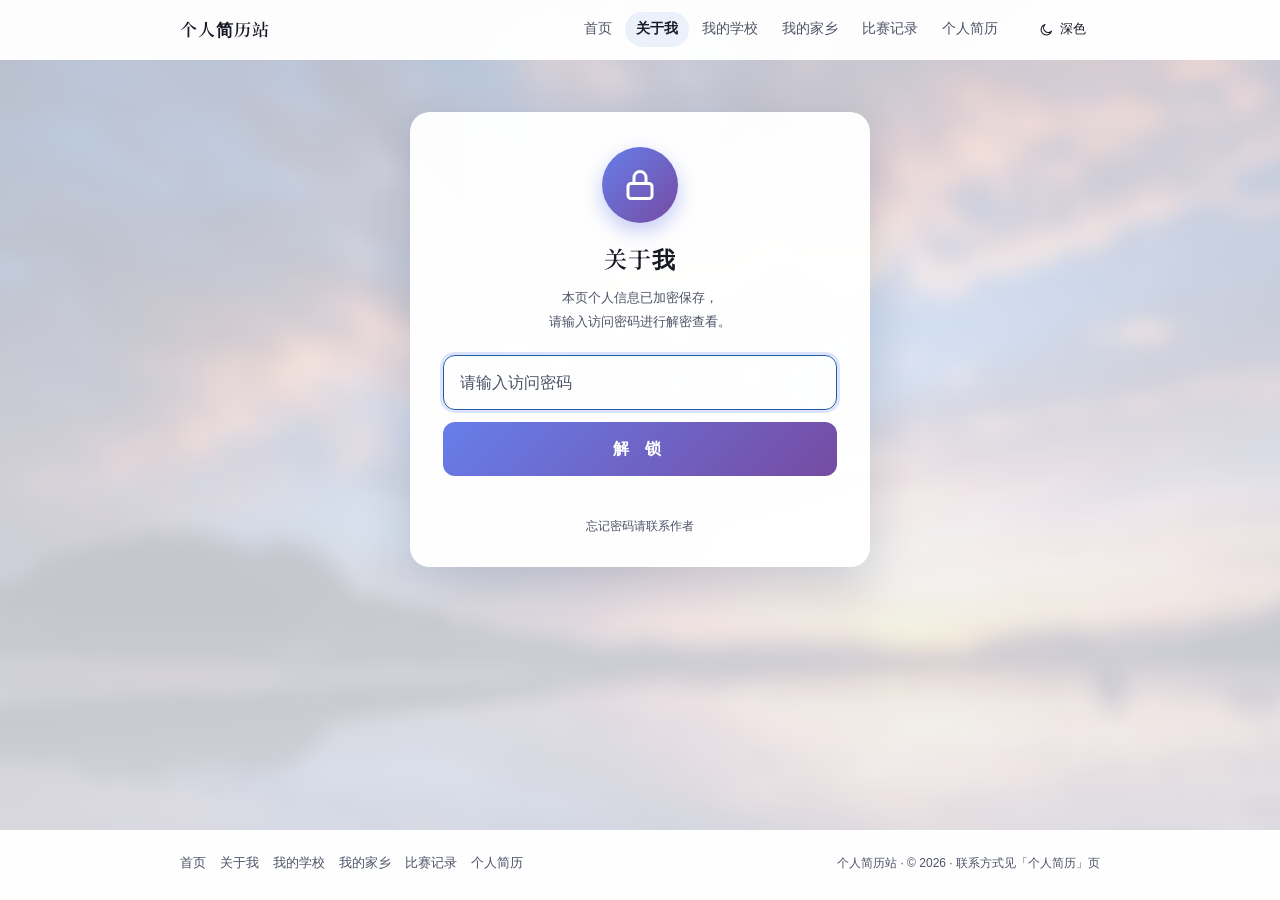
==== commit 55225d02: "﻿修复深色主题文字对比度，并同步用户修改的页面文案 对比度问题（用户反馈：黑色主题和字体对比度很低） -------------------------------------------------" ====
--- a/about.html
+++ b/about.html
@@ -138,7 +138,7 @@
   <script src="assets/js/gdit-crypto.js"></script>
   <script>
     /* ===== 本页密文（build.js 注入，base64；正文明文不在本文件里）===== */
-    var payload = {"v":1,"iter":20000,"salt":"321ff33b6228153db657c1d36f92940b","c":"VoAjmrt0tfp8iW8CpXYuiVFOilBZzKXQqg44/SNeLuL84h/CjkdX4ADWFd5FyXqB7F/YwlArKiLpb0iYse4aOOuxqFU4+LvRV4lA3OfujQ7DmDA3zeXSHoevWcav+r2jpLfsanr1/AJFkpgOsxvekZmN6fEx+giTQDktsWakOrb9u0ERgy2p5H7aHcZqGMPN4Lj9XdR3/[base64]/zOkxP6SZlhB9q927aI5OWKfpoqzg/YhInP3XOXzaMxb1tzsdmZNOt6zbYamXuXRLqhjLUeY7jGkhwqZn5YWAxg/cZ0lZET/utNxCvwvrtlzRkO83j5BJS4TlHVyiFzR+3q5t4W8BD4sTyddJtshfaeOksshdbUGKiShdCm9Ly+ds8oXfYKs+vQ4X23jQakQBa7KUWnZKrkQ7WK92EMWrZjo/p7w7YEaN2e4raIkk2HMgNylJz0k19/RIEwP5hbPAG8umsr2snRGH+0Sqa5dGxr567wrT2E4B1Dtx6wdxYYBXBKFuTjC0IgpAf8Y28fpHImN5vuI+YZtFycgoSLP8zJrMPpLdy77t4MdHsZf3VB2nJiaV2vG0TAGvL7GTgG5kfGl3Jy/+xhevqvup0v77hZ/qLLIwNiMieOMMkD+W4HDmfb+B08bacu7xbySRwGWo6GApgn6QX18fMC/qrXsWWlfWm2QjINK8hbBLclCGzymHk5mDb3idhDbWp6MGTVbUwHvOMjiPtzWSju1Iv+CEtsaChhG2qsKqc/UPVWR/7UJYYV5J2yNLyRqX21OEWMK9/al41ZDLxJke3OW2OAngd3a26v5lxuCz+9AUUlufxDlUN6e0v2YhrIpmJB5NxSZtYfWJ6lR8nHF+LIkjkw8gOT94VQ696BMA1FsmLtCJfMpz3aAa6EnFAZSh7BfFGVIQbfWZxwNg9VEemrL0XoEslPuukgDiltq0UjjEqkIkd6iWBjoejdr9bfrGsOxnagCZzfg/W9yQ4qscCd+ikvAP+vDDarty2aoXOT0B9Dns6RbE/IDUT2CnWZFcW4yuQ4eCGR+yMxMo8Baoljm7+VWk2fgCXbzqhlZ9bOwhn9KSsJ8IKpSTEM6tQ3lOIP2kOc8e2DfAJtQwYZB8jWcD6c7KyLpzpvbMVurQeRfw5y7ZAG0zl9aUmDAcQ+zd+WY46L+3tdujucVHjKe/AyUyIiFj3UPQhN0MS/B5BYfH5CnGDlD0KdciS/dRKOg9fpiPMz7zLwchZ5MaCT59Zq+Sq+j0TcbDjHJUzQem+axENyHH6ok0Aq1Dn6n26HqakakGZoYbVwkywiyZE+AAZSGU4wsI0HkwpYV8UyF63m/IMr64bSibmozXthFyBz1WQzTlDEDbEFuA5PkRZbQ44OuNpLQPggf0nauOA+RoVztzqzYsGIql7Omr4dbi4/zWSHk3fK23kW7CGxuRb+aQ5E5YRPqqaGI+6U9uQPFLj7BIfImUiiee0HGIYEGPxUOVTfaskEPcwpr+MdXSzxOhjmAV+lE3eIFaYe3l/gY2EMydLmN0ous+wvBBib+NXSkiKl8VjJ+Yhjak0/SNfKtPcqI9Ui9V96+tM+hkonKCWz/8mk+lCs92q880TvDrZnKVmMXWltOnkzjMiMOQmidrGcZWg/lQzT/GpIu45DYWmDqivAO/NQ42nRC+2P8i7GCHEGB4ZxmbWhT3TqqgFfOwVebyx5a85QOGwiZIkdZjnpP7jUEKzS0KhAtRAV6+qu6nDa7DlEjuT5Yng49SeZtnq6FAAGeuTmSBaUPyGMnzxmStis7cmCHTffr1vt17H1tlhy376vIg/[base64]/G4UiGEgbDkB4+YFqiU1eVQsHdWzY4oepYICbQXQimr2eGcEf4c0TQ3ow+KA6rmyAEESQ9n/nq20ebbluch0EiJUe6oN3xuBIvqe+Af/cnhN2zs6rjDeKWH4w2a/utDWdWOfU6QBSuR+Qeei5ItjTR2/ppMwPstMMJi4UpTPDQvjxWXBm/sEcKRUjabI+l5Gy9zwWbYay2BxyRwofnBtF6LY9El1H50GtH6qfwwX/EdTjU3J8+ULuwq+WlNORxRKx9qu5eeTHjEoPbTlVVyeFenayPy+RMOMYz6+NTJRX8FjNL30ZZzLzS+N9sCP3HI4tlU9F5hgVb56u24cFUDJ3IwOA/[base64]/X2L0WPZYZosEmBbF/tdTTTSvkFdeKAd4j+JxeqzFl04JHvNjN5shh7s5G/dMNkYXKclUIm/TBJloOFMxNc2JczRv4djHIATqXu3D/kQUbGV2LhagM87cyKFpll8Q4SKwt+ERfFja/Ckqm8gVHbzP2l+fPPJu5y7tFS6CKCicrccYh9ctv5+zBZJ2a5I1oSNHBlXGENh5Eb2/ymJ/5nCA3sPNa+obRCDbN+lto+wE35499My+tFJXxFOck81GEmfPxe14FhwxOsB83MoPqNJo6McGDCKl4UPB7Py1nvpPWtHSCNCFBnoOHKdDDCtXkTjpAAWDc5ALLAc9wMbItwe4kWYMMOVDv6s9+cWWjwQUeVLs6VBnGzBIs7LvvnPMWIaYaJdJiquuDVyJ/eEGd3iYYc7DY67PgnkzZbl7sGsmGyBjtgsZ0bKnF1S3ZSVpJu6s/IyDV3Hezoj/xc/MgV5BoMRkVcOWRHDa0UX6iVWS0q8xW9VbWJgSH8PsMKfxkPLqXtXQrsEL0yrZeR1lSQ+rDlsCf0prXtLk+3/1siDoiL9y75WpULJGGFTAJbux77nNRHUbhj+H6FUE1mql0Jo1f/TUDTm+JIJDx9joe9Ethh4CX3ct/x28K2KD9XbGFJeV8afpmIu2tZ89FygpLhDefS/D3fh3ljyvZDORYVAV73KSHdK8NRjkAlbJTvTnKFsZNvcpPAMclZaOXVjC7Ibn6jgVKacI9ChKUfrTmoibTZL2wBnS+CX8//dO80AORfFFCQHfbxviCUtIM5L+0eVToJweIQs3MLUijzwQ4o1PQT59YcUfvjxnVS9J94FQyYs7UX4jbrMknTGEDvS4mHcUF/b1XhohlQrLfI4JWivjp6iZd1aXu2N1Ukq7K/irzaLM5Ur/WoP9f5j/8aNXWIjM/tUIC1/okE51he/FrpBpD42R2hiKTG9OWoyAp4K+UdoqMoiNCZRzJAsD/Ma2g7F95DvjHV947Ecg/peZiptH0j2y2N8qhZ+seb450S/nLOokqx/aXrnCRFzqx2/[base64]/QztiPQpoLFZAWrBz6tTgFhEkD6q2n7CEx/W04zHzU0q5XN5FArmRy5PyfQ6EFwQ7lRvkKSPxzI7zluXSoQahRgGgdUWaH47G4UNThCHfzfwF0Ekl/0GbwcRxF2ELcFx/KSsfUVOfScYy7rajH7XL+0uO+2gqOvy0F39v7oTUSs4W6TcTpdUNi0BcEPxSnQqP04rBr6m4ZcxerLIbq1FmpKSZoqA+O4YUXUKW3yHHeopFQhslUDiCUz6liNZDU0FrAGTwoVyCU1jnciXlXzHW/hDkxefciq+w2Qx8uX6qw5DjZr/aQojEBSjofXxgLblCE+R+an5w0CjQqRoj9UKet3ycit1Jp60o4zwT4zSuH6CWl1LyRlAbS4wWKU+22/SZhhX+zDqPajWOdfDNfLyYHD08BIEgU2FCj30c6THKCXQ/TajPR4VqTfzHHULv2c8kLgqTynlyZGS6y8g+i93vjiI7itsDy4TfVkLcceonquKPiTOM5jZuOIXSoFnM9k4zf6ALrWI0j9jkGQU5eQKfrnWsFmx7zvFx/0W0YoZ2aAAdKfS8fq1CefmhJjQviJPI9gKnecTtvQlSleJLHZMjoWJcsI0Nvmtr9RlcIkpoHznM6sTfuw0Wusn9nXMCCPQXFLBOAuKHcWL0c/NCUwO6BKkgK/xT1M1KCGpxiTsR6iButgIEtFaJBE+hjmLz7oVKBiZ1YRVGQL12zYwO55f5cnV3mG/cBFcONGnBx7n8T4FLeWb8IfVG4Xsav312D9gTMtVrrAh/UXu1ASrLaK/hdKGGBpYsEBv5Tfvzn7JoMsUR5gWtwWwnYdYa4wqAUk4ZI8aGBFRbIoAsoqs6uRXjrJIH/vw4I42S5UfRcHfi6hm5YTLSN6D4CTciDryBfkwfPLvFHqOnLIQFJK/[base64]"};
+    var payload = {"v":1,"iter":20000,"salt":"8c90f9eb9b0def52c1191926344ec33f","c":"3st/jAnMwfTIJ7BmjhSLwMxw6jcZ0ijZKk2in2TACPq8rZLq1w/CtgmGNCSl0YBj1ZBabfBX0AdPxXEf1eTabVPjOitTgfE3DzkB8dDZXoYIDc2rDuJ6bPtNhQgH1NCLX66YopKA6HHc899u/xdDych/epJ+1peOlGui5ig2JJPz0MmiILrjohJBF4hW8VhD5SGdPfX6DPwXlrVhvVjZ5ctgcTu+OLBm7nDjf8Vg/j4KPbvlPp4AD9qT5OVf+7hBdqiUsvt86T/xGCN+KbLQA94JFa/w3rLMmMENKCgPzCBfhMCad7L95uosSYxXipeL7otpdQ87/35ZVCdTBTR3tyhAI7L7Ub6/evst4PbVOy+skrBHdnv5uuvyq+iae2LeP1nqMkHobINm3H0bpwCQ07BJuVXeTQQXbRswYGxrgPvjcFykaTbUm49iZRc6xGkcSMOooqqmv7G9rad7Orcv6rTGI/wYcL+eJuD7Cg96dj9xfooCOVbyHwQ3cUQNpVNZWBDY3E6jU3mmmlpfsqk7TdCzwMyknjbeCc9/fDrZ9mBRhAo2XKnfauxfVg1nBKVYRjaNIsEnxHxZPUwmu5slPk1vrC2fv/Y2H1jV3TSFevOnjy1Z1AuYQAoAv8VoikdmUQbejKh2V+ZeajsNwwRNuHoyXKxeiqzkBl3RB83o8ll8X89cWJ8aRvS8GEtQHnyz8A4BIym49FJmZjBzfv7y3UFOGWhsNjjzMEQvf09W+6i3ye/W8GGuthn5GnzqnmZPdkEBufV8A+ZVqvjV2cUDOjQfh0w8PditKebbOBBKNBmK49/KpGVpQdBHiisA5oATZByr94YaZ8yxXnzAI7UFigHFlq886ORC/uIf3t7KO6mpRju6AVE1qfifGIf56E3m/x7ZhmGugBuCY48DEjPkTFV6hiKWb1dE+XalqPH4fqD//8eueMOhbbuqQncYcF3gNS0/F9uSKGVnC2z03ylFGvSEz9prUibZ7psIsIis3Ulmwgv1aP+++xsQzi0853hD0FCJ9HAehC3a8YmcvtqCNsfg0oNcAsyF6M7KejOLhBAe79xhenBf2GCYRynk0e1eViVwmBSD1GRD51aITumKbMJsfXd7AwSG8hAadvMrGpcnm8TJGupu3U/vrWfAUS3MfzucTtyZ7t//W5mSad9y4ukKRKFAqmbdKVo7LP+TdNeMWWW7Ivw3pTcU0KQIAnXF+enQQrMjnjRx3xqFIWVgz0ytawV5OIPtSXvNiQI0dslyKdXzfN5RzHdX/snJUEo08wBlm2MEPH0PeQaEqW/pm69NILeX340zHzsEiOSU9q/XnocmkwzMrWOuI/0JmpPRozN0nacKec4fUOV2VUA5zxMALoRKXalKGd3siqX5aKjAIUzRfFgrsHfqt0tDxBogDYIp1xFsii9+A7s2+9CAvacon9o6XAgsmCf7KUCgeuoImfgYf/WPeojj6XMYGW43MblWmnz6Z4/fOaRTX5bKWZ3QWTyhXx98l4NeZmBFiNnqMIqBDIHx9hti6KVus5ryh8hoDBVzEGANk/Cf10alJQZtT6pzJNny9g5X3xTHDEntzKq0W4WWc9Do0Dbn619cNpZs88WTpk2XbdF50NSDbS2sZOlqZrEKQiaRIb4/PStu81q/[base64]/MZuS5LZVWJVi+dc6v7weW8H2cS6kuO38qfLL1RalR5VnFZrR/EYbIX4l0BMuEqi3ERik0OZsKParRnEbNLxZA84ptpwgDngiamYAOH2w3b4I/wltsHSZoH1SgsJ3Bh+mfbAqXgFDAEeh1QL8/W8wE3Ft8DwgrjhwwMz87ircHtx68OT970x9ck7EIv31H0fgQEJp/eWEGugh9tP3BMWkbGlKgYcBf5tNokN0VBsYFEGbIvF6vetDw0fpMFMb5EAL2va4Ob3v34aURBP9vsx0MDchZV1hP2Yz8yXSDva1tBZhHiAczyx7eiFkH2i+fZ0qWoEJLns63mBURC8+xawybgGbLGdbDidp8IIXLJTiBZ0hx5yl9bI8V1xFWTu/OXGVkTl5FPyEjj9UHPklQU9Y6YH7eIgk2Sqk6iT4aiFoPBqt3w8LWFbtMlk/XXMrtvs/gjhkWSNJ+2ES/x82nhWKpRyRrB51OtFIkvwpZV2rg/yjqlpGavlYbVktW+9IxPXgOC1GKL4WdtmHynh04AmyBqH2U34vBsjPcnXF6Ta4WICQ5m2vqxs8WpnCW6mCTfsXyjCNdUzgzky2Ms1vZr1NIRy6di3PkDICvlnZExlRsBaM4Tv0/0OoLlMVdnY7Tgbg5/woICozJ8KAOZm3K6DezHss4NELxLXrOLwGKJZgv+EkfCrYSqcw14epvJSK/7SRZmAsjtorp9RkBO9LUTKPZcuD2OBYWwSmBUamF1ppaT5+AVdmkdTP/HLeCmKBDO0t81yxl4Vdag9N9C9wJuU2a7Ffjb2N87Y5eEVn6EOtNHyrbO7Qj1jvPvZf6INiVn8k6j7qWbBabwDLIHBwx0Nblm+tXRZAIKxEznz3qSBG8HJjdKy6Rwwve9iyUr1XlNBUyIKYwNEKzKkRSSDO2ZA8SYK5FQMft1Us2KQesNLggPKJPIRfPXPan/gkApbccDke4PYAtZLY5LiXM9F6oAQis7gXKNkru2mzPHy1miPa8Smtc5lbv+21Dn98yhshF/Gw6vVN3wAU4MVMkBztFReMNZL0AEvZQnEuXpmKuidY1hutWzrDf8zwbCJUFOLAn4p/[base64]/O5Hz75RyFAOM/PtO6NXu3TWzXVVj4xI7J33wwCEPGFcIjZU32zAphRPV+Ro5QXKtuzpEhvDjjcooqliIhQ7xSAehpciX4MVxoxtM49Ak0C/y72C1f0SjkHTzjN3viqbPoT0mPlqUPd5+PSFrCJhHW3VH45D9LVs6qGGTF8lgX94fXJXC3Q6mUuhpefEn7pgDCtL1WJTTkXnQrK9MZkT/ptdHVhDHDyUjlT6AM/OfyMK7cMI8i++RpKbybghBpitaVat8qEIb9sOVKX3MODR2KD3Dzd6cSfSVxUGLwg9sJIDI5glhlToeEc9FdoamcT4gxhWz7XDtHGWYZOHojI1Tgwo+QTR2Xaiojk3w199mN2P37I3B19jPpv4b/6NWhQhHQL+I/yATbJ38sJvIuiYEcFrx45JTEc5DO13cOa5aRp+GIYdDqg9hBWSKdy8Je0YlDLjE7cnkSa1VgWctkLqCHm6EQR2bQvOdxY4Mi4R4pnuHt6xPk13x+skO5VZ1CbG4ESkgzAk3pcJt1RghAj/yRvPjc/xeWcep69Dd7uZLalVrzUsq47/6IDX4Ai150QWnFZ+8yZN8z6sNz8xUa6THHikf5IeV/nGCVX6gaytdY1MZZqANg2ozkKfOAi9bsNWeGPyd6Zn5WM07Y/[base64]/X66/yd+Mwb7WcNghKPDzChQwhdrZo+tjzL5dFXMuLcJf46BrMPiuM1wvWtrtSIiZcCCi5WXJnAt2kipjLKxMhF/6te2bLzDtbAdff00hJOf/vpLbRqlHvCuR+gcBShUhqaVZKkk2SCGyoCGEIE/iLCNSebd9Nl9ge8v0r2wQy8GOpbVwTb5MUAywb09EPP1TADRj4y3UXhUBaM++LvgQWo/pFHsFIwMxUW3PVjA1kH+vUDu9hcurzxJzYdQ64k8VsfqRDP/IntBjMwMqqYu/ajS41tIMgghZ94YkeM4pBBDNrX78+soEIIEEiAVXD785HI4zb/DETa9QC72fLC8TIWhq88fcswDgImonTse7gy+dn5Z2SLCQDT9U9k+xya4wYjzwXam8LBBHjeySBCoZ6AMuERNJT6kbWmFwh/lk8K++1A2UISgR8HnFNYX+8rYGDz6fxRCUuTNcbAuz2fLgjzDOvX6IteWoZsWeRUlzVMK3ENATDeE73LrbzwVXCpFyw8EEDXMCyTAm46dYM/a9re5zE1DodMYUcwfZ4bOHyQEcdd18EGZuYDigFgGb1GDUwOxkeK/P92vkOPKcuKknb4FdRFdDr6fH/TAu5SrFnmHJPmy7AeKCh9p1hxKaWOoSlsi1buO/56o+BDyYg5ZkESeIxW8/1EhKVLHm0UXYDd6ZmKRtG9rwcRwYAGM7ypMnxcipEnUrUVKJvQi37qi/KdRRlF6GNfKXzvs4QI87DUUzglDEhKb9x+qOW3Lob2yIlps208DkFtrZKTIU/c3UadFTRxZivWN7CWhWySNC5BeXjEke/4IEw86IdV/hsXusob7Jvq06Y8YErx/np0yGf040podY0ItLs5d5u5UjS0htyZgEF4WVYI4YzKeS3UAgzfdqRWeX3Qv5QrHpT0cLRyFKF6uGbCSpQ7TqVMITrrIMkzlw453Btt6V5B+u0+W7TVR6uyWmIRPnxXB0Djnfr1pkPL+nyoeOoReaI6eVKZs43LB3k15OZcC25MnMQ4p+VC9OfGLlXyIgSa7zto7fH/0IOFRUN+4fJ0xTOzsGFrx0g1SxSLdEDKj5UhKVxKByEs1sMa/r1xIDPElGAVneEcCxSL9wYbzbEhedmx/DyJ8HOW+wwr0z4z0wL2r9vs="};
 
     (function () {
       'use strict';
--- a/assets/css/site.css
+++ b/assets/css/site.css
@@ -22,6 +22,12 @@
 
 /* ===========================================================================
    1. 设计令牌：颜色 / 字体 / 尺寸
+   ---------------------------------------------------------------------------
+   【对比度约定（改颜色前必读）】
+     深色底上的文字必须真的比底亮很多，不能只靠「看起来灰一点」。
+     下面所有色值都按 WCAG 2.1 AA 校验过（正文 ≥ 4.5:1，大字 ≥ 3:1），
+     最坏情况的背景已经算进去了：背景图最亮的一块经遮罩压暗后的颜色。
+     改色后请重跑对比度检查（见 README「对比度」一节）。
    =========================================================================== */
 
 :root {
@@ -30,24 +36,40 @@
   --brand-dark: #164a87;
   --brand-light: #eaf2fb;
 
-  /* ---- 中性色：正文 ---- */
+  /* ---- 简历纸内的文字色（面板是白底，用深色字） ---- */
   --text: #2a2a2a;
-  --muted: #666;
+  --muted: #5f5f5f;   /* 比原来的 #666 再深一档，白底上 6.4:1 */
   --border: #d8d8d8;
 
   /* ---- 简历纸 ---- */
   --bg: #f2f2f2;
   --paper: #ffffff;
 
-  /* ---- 页面外壳（深色外观为默认，改动前请确认用户是故意切换风格） ---- */
+  /* ---- 页面外壳公共色 ---- */
   --shell-bg: #1b1b23;          /* 背景图没加载出来时的兜底底色 */
-  --shell-surface: rgba(26, 27, 38, 0.78);   /* 页头 / 页脚 / 卡片底 */
-  --shell-surface-solid: #20212e;
-  --shell-border: rgba(255, 255, 255, 0.14);
-  --shell-text: #eef1fb;
-  --shell-muted: #a7aec9;
-  --shell-accent: #8fb6ec;      /* 深色底上的品牌蓝（提亮，保证对比度） */
+
+  /* ---- 深色外观（默认）----
+     外壳面用「几乎不透明」的深色：半透明会让背景图透上来，
+     文字对比度就再也保证不了了（原来 .78 的半透明让正文掉到 4.77:1）。 */
+  --shell-surface: rgba(18, 19, 28, 0.97);
+  --shell-border: rgba(255, 255, 255, 0.18);
+  --shell-text: #f2f5ff;        /* 提亮，16.0:1 */
+  --shell-muted: #ccd4ea;       /* 次要文字：5.6:1（原 #a7aec9 只有 2.44:1） */
+  --shell-accent: #a8c8f5;      /* 链接/目录编号：5.9:1（原 #8fb6ec 只有 2.58:1） */
   --shell-shadow: 0 18px 50px rgba(0, 0, 0, 0.45);
+
+  /* ---- 内容面板（简历纸底色，深/浅主题下都是浅色纸）----
+     深色主题里它也是白纸 —— 原来这里错用了深色 #20212e，
+     而面板里的正文色是 --text #2a2a2a，结果正文对比度只有 1.11:1，
+     等于深色主题下整篇简历基本看不见。 */
+  --card-surface: #ffffff;
+  --card-text: #23262e;
+  --card-muted: #55596b;
+  --card-border: #e3e6ee;
+
+  /* ---- 门禁（锁屏）卡片：深色主题下也跟随外壳，浅色主题见下 ---- */
+  --gate-text: var(--shell-text);
+  --gate-muted: var(--shell-muted);
 
   /* ---- 尺寸与节奏 ---- */
   --shell-width: 960px;
@@ -62,13 +84,16 @@
 
 /* ---- 浅色外观：点页头「浅色」按钮切换，选择存 localStorage ---- */
 :root[data-theme="light"] {
-  --shell-surface: rgba(255, 255, 255, 0.86);
-  --shell-surface-solid: #ffffff;
-  --shell-border: rgba(31, 94, 168, 0.18);
-  --shell-text: #1f2333;
-  --shell-muted: #5c6479;
+  --shell-surface: rgba(255, 255, 255, 0.97);
+  --shell-text: #171a24;
+  --shell-muted: #4c5266;       /* 6.9:1（原 #5c6479 是 4.44:1，临界失败） */
   --shell-accent: var(--brand);
   --shell-shadow: 0 18px 50px rgba(20, 40, 80, 0.18);
+
+  --card-surface: #ffffff;
+  --card-text: #23262e;
+  --card-muted: #55596b;
+  --card-border: #e3e6ee;
 }
 
 /* ===========================================================================
@@ -289,7 +314,7 @@
   margin: 24px auto 0;
   padding: 34px 32px 30px;
   text-align: center;
-  background: var(--shell-surface-solid);
+  background: var(--shell-surface);
   border: 1px solid var(--shell-border);
   border-radius: var(--radius-lg);
   box-shadow: var(--shell-shadow);
@@ -403,8 +428,8 @@
    =========================================================================== */
 
 .panel {
-  background: var(--shell-surface-solid);
-  border: 1px solid var(--shell-border);
+  background: var(--card-surface);
+  border: 1px solid var(--card-border);
   border-radius: var(--radius-lg);
   box-shadow: var(--shell-shadow);
   padding: 26px 30px 30px;
@@ -438,14 +463,26 @@
   color: var(--shell-muted);
 }
 
-/* 简历正文里的深色文字：卡片底是白的，正文一律用深色 */
-.panel,
-.panel p,
-.panel li,
-.panel .entry-body,
-.panel .bullets li,
-.panel .self-eval {
-  color: var(--text);
+/* 简历正文的文字色
+   ---------------------------------------------------------------------------
+   面板是白纸，正文必须用深色字。这里不在 .panel 上直接写 color，
+   而是**把 --text / --muted 两个变量在面板作用域内重绑成浅色纸专用的值**：
+     --text  -> --card-text  （#23262e，白底 13.4:1）
+     --muted -> --card-muted （#55596b，白底 7.1:1）
+   这样面板里所有沿用 `color: var(--text)` / `var(--muted)` 的既有规则
+   （.entry-head .time、.info-item .label、.course-list…）会自动跟着走，
+   不必逐条去改，也不会漏掉某一个。
+   原来这里只写 `color: var(--text)`，漏掉了 --muted —— 在深色主题下
+   --muted 是给深底用的浅灰，放到白纸面板上就几乎看不见了。 */
+.panel {
+  --text: var(--card-text);
+  --muted: var(--card-muted);
+  --border: var(--card-border);
+  color: var(--card-text);
+}
+
+.panel .section-note {
+  color: var(--card-muted);
 }
 
 .panel .section-title { color: #fff; }
@@ -537,7 +574,7 @@
   display: flex;
   gap: 14px;
   padding: 11px 0;
-  border-bottom: 1px solid #f0f0f5;
+  border-bottom: 1px solid var(--card-border);
 }
 
 .info-item:last-child {
@@ -600,7 +637,7 @@
 
 /* 不能点的标签（比如「健身」）用灰底，区别于可跳转的链接 */
 .tag-plain {
-  color: var(--muted);
+  color: var(--card-muted);
   background: #eef0f5;
 }
 
@@ -688,6 +725,22 @@
   background: var(--brand-light);
 }
 
+/* ---- 名片式清单：标签 + 内容（城市名片 / 学校信息用） ---- */
+.city-facts {
+  margin: 4px 0 0;
+  padding-left: 20px;
+}
+
+.city-facts li {
+  margin: 6px 0;
+  font-size: 13.5px;
+  line-height: 1.75;
+}
+
+.city-facts b {
+  color: var(--brand-dark);
+}
+
 /* ---- 课程列表 ---- */
 .course-list {
   margin: 4px 0 0;
@@ -698,6 +751,108 @@
   margin: 6px 0;
   font-size: 13.5px;
   line-height: 1.75;
+}
+
+/* ===========================================================================
+   7d. 项目卡片 + 截图展位（比赛项目介绍用）
+   =========================================================================== */
+
+.project-card {
+  text-align: center;
+  padding: 28px 30px;
+}
+
+.project-tag {
+  display: inline-block;
+  margin-bottom: 14px;
+  padding: 4px 14px;
+  font-size: 12px;
+  letter-spacing: 1px;
+  color: var(--brand);
+  background: var(--brand-light);
+  border-radius: var(--radius-pill);
+}
+
+.project-name {
+  margin: 0;
+  font-family: var(--font-serif);
+  font-size: 26px;
+  font-weight: 600;
+  letter-spacing: 3px;
+}
+
+.project-name span {
+  display: block;
+  margin-top: 6px;
+  font-family: var(--font-sans);
+  font-size: 13px;
+  font-weight: 400;
+  letter-spacing: 1px;
+  color: var(--muted);
+}
+
+.project-role {
+  margin: 14px 0 0;
+  font-size: 13.5px;
+  color: var(--muted);
+}
+
+/* ---- 关键指标：一横排数字 ---- */
+.stat-row {
+  display: flex;
+  flex-wrap: wrap;
+  gap: 12px;
+  margin: 0;
+  padding: 0;
+  list-style: none;
+}
+
+.stat-row li {
+  flex: 1 1 140px;
+  padding: 14px 16px;
+  text-align: center;
+  background: var(--brand-light);
+  border-radius: var(--radius-md);
+}
+
+.stat-row b {
+  display: block;
+  font-size: 17px;
+  color: var(--brand-dark);
+}
+
+.stat-row span {
+  font-size: 12.5px;
+  color: var(--muted);
+}
+
+/* ---- 截图展位：两列自适应 ---- */
+.shot-grid {
+  display: grid;
+  grid-template-columns: repeat(auto-fit, minmax(280px, 1fr));
+  gap: 20px;
+}
+
+.shot {
+  margin: 0;
+}
+
+.shot img {
+  width: 100%;
+  border: 1px solid var(--border);
+  border-radius: var(--radius-md);
+  background: #fff;
+}
+
+.shot figcaption {
+  margin-top: 9px;
+  font-size: 12.5px;
+  line-height: 1.6;
+  color: var(--muted);
+}
+
+.shot figcaption b {
+  color: var(--text);
 }
 
 /* ===========================================================================
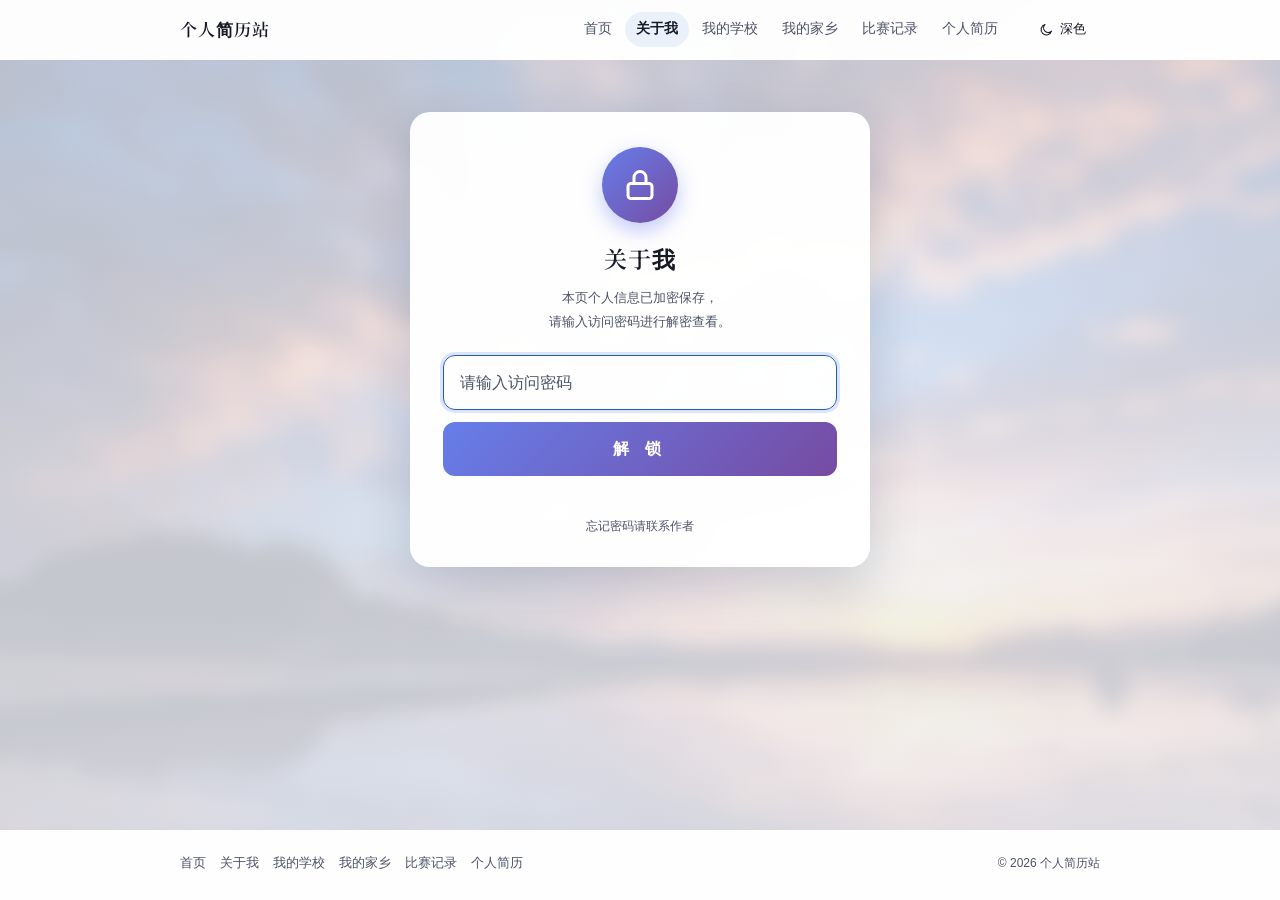
==== commit 53361dc1: "﻿解锁后翻页不再闪锁屏；核对并堵住明文泄漏；修复深色主题 一、翻页不再重复弹解锁（用户反馈） -------------------------------------------------- 根因" ====
--- a/about.html
+++ b/about.html
@@ -3,7 +3,7 @@
 <head>
   <meta charset="UTF-8">
   <meta name="viewport" content="width=device-width, initial-scale=1.0">
-  <meta name="description" content="关于我：基本信息、竞赛成果、个人爱好与自我评价。">
+  <meta name="description" content="个人简历网站的关于页面。">
   <title>关于我 · 个人简历站</title>
 
   <link rel="icon" type="image/svg+xml" href="assets/img/favicon.svg">
@@ -66,8 +66,8 @@
   </header>
 
   <main class="site-main">
-      <!-- ===== 锁屏门禁：正文是密文，解锁后才由脚本渲染出来 ===== -->
-      <div class="gate" id="gate">
+      <!-- ===== 锁屏门禁：默认 hidden，脚本确认需要密码时才显示 ===== -->
+      <div class="gate" id="gate" hidden>
         <div class="gate-inner">
           <div class="gate-ico" aria-hidden="true">
             <svg viewBox="0 0 24 24" width="36" height="36" fill="none"
@@ -109,9 +109,7 @@
       </nav>
 
       <p class="footer-meta">
-        <span>个人简历站 · © <span id="footerYear">2026</span></span>
-        <span aria-hidden="true"> · </span>
-        <a href="intro.html">联系方式见「个人简历」页</a>
+        <span>© <span id="footerYear">2026</span> 个人简历站</span>
       </p>
     </div>
   </footer>
@@ -138,7 +136,7 @@
   <script src="assets/js/gdit-crypto.js"></script>
   <script>
     /* ===== 本页密文（build.js 注入，base64；正文明文不在本文件里）===== */
-    var payload = {"v":1,"iter":20000,"salt":"8c90f9eb9b0def52c1191926344ec33f","c":"3st/jAnMwfTIJ7BmjhSLwMxw6jcZ0ijZKk2in2TACPq8rZLq1w/CtgmGNCSl0YBj1ZBabfBX0AdPxXEf1eTabVPjOitTgfE3DzkB8dDZXoYIDc2rDuJ6bPtNhQgH1NCLX66YopKA6HHc899u/xdDych/epJ+1peOlGui5ig2JJPz0MmiILrjohJBF4hW8VhD5SGdPfX6DPwXlrVhvVjZ5ctgcTu+OLBm7nDjf8Vg/j4KPbvlPp4AD9qT5OVf+7hBdqiUsvt86T/xGCN+KbLQA94JFa/w3rLMmMENKCgPzCBfhMCad7L95uosSYxXipeL7otpdQ87/35ZVCdTBTR3tyhAI7L7Ub6/evst4PbVOy+skrBHdnv5uuvyq+iae2LeP1nqMkHobINm3H0bpwCQ07BJuVXeTQQXbRswYGxrgPvjcFykaTbUm49iZRc6xGkcSMOooqqmv7G9rad7Orcv6rTGI/wYcL+eJuD7Cg96dj9xfooCOVbyHwQ3cUQNpVNZWBDY3E6jU3mmmlpfsqk7TdCzwMyknjbeCc9/fDrZ9mBRhAo2XKnfauxfVg1nBKVYRjaNIsEnxHxZPUwmu5slPk1vrC2fv/Y2H1jV3TSFevOnjy1Z1AuYQAoAv8VoikdmUQbejKh2V+ZeajsNwwRNuHoyXKxeiqzkBl3RB83o8ll8X89cWJ8aRvS8GEtQHnyz8A4BIym49FJmZjBzfv7y3UFOGWhsNjjzMEQvf09W+6i3ye/W8GGuthn5GnzqnmZPdkEBufV8A+ZVqvjV2cUDOjQfh0w8PditKebbOBBKNBmK49/KpGVpQdBHiisA5oATZByr94YaZ8yxXnzAI7UFigHFlq886ORC/uIf3t7KO6mpRju6AVE1qfifGIf56E3m/x7ZhmGugBuCY48DEjPkTFV6hiKWb1dE+XalqPH4fqD//8eueMOhbbuqQncYcF3gNS0/F9uSKGVnC2z03ylFGvSEz9prUibZ7psIsIis3Ulmwgv1aP+++xsQzi0853hD0FCJ9HAehC3a8YmcvtqCNsfg0oNcAsyF6M7KejOLhBAe79xhenBf2GCYRynk0e1eViVwmBSD1GRD51aITumKbMJsfXd7AwSG8hAadvMrGpcnm8TJGupu3U/vrWfAUS3MfzucTtyZ7t//W5mSad9y4ukKRKFAqmbdKVo7LP+TdNeMWWW7Ivw3pTcU0KQIAnXF+enQQrMjnjRx3xqFIWVgz0ytawV5OIPtSXvNiQI0dslyKdXzfN5RzHdX/snJUEo08wBlm2MEPH0PeQaEqW/pm69NILeX340zHzsEiOSU9q/XnocmkwzMrWOuI/0JmpPRozN0nacKec4fUOV2VUA5zxMALoRKXalKGd3siqX5aKjAIUzRfFgrsHfqt0tDxBogDYIp1xFsii9+A7s2+9CAvacon9o6XAgsmCf7KUCgeuoImfgYf/WPeojj6XMYGW43MblWmnz6Z4/fOaRTX5bKWZ3QWTyhXx98l4NeZmBFiNnqMIqBDIHx9hti6KVus5ryh8hoDBVzEGANk/Cf10alJQZtT6pzJNny9g5X3xTHDEntzKq0W4WWc9Do0Dbn619cNpZs88WTpk2XbdF50NSDbS2sZOlqZrEKQiaRIb4/PStu81q/[base64]/MZuS5LZVWJVi+dc6v7weW8H2cS6kuO38qfLL1RalR5VnFZrR/EYbIX4l0BMuEqi3ERik0OZsKParRnEbNLxZA84ptpwgDngiamYAOH2w3b4I/wltsHSZoH1SgsJ3Bh+mfbAqXgFDAEeh1QL8/W8wE3Ft8DwgrjhwwMz87ircHtx68OT970x9ck7EIv31H0fgQEJp/eWEGugh9tP3BMWkbGlKgYcBf5tNokN0VBsYFEGbIvF6vetDw0fpMFMb5EAL2va4Ob3v34aURBP9vsx0MDchZV1hP2Yz8yXSDva1tBZhHiAczyx7eiFkH2i+fZ0qWoEJLns63mBURC8+xawybgGbLGdbDidp8IIXLJTiBZ0hx5yl9bI8V1xFWTu/OXGVkTl5FPyEjj9UHPklQU9Y6YH7eIgk2Sqk6iT4aiFoPBqt3w8LWFbtMlk/XXMrtvs/gjhkWSNJ+2ES/x82nhWKpRyRrB51OtFIkvwpZV2rg/yjqlpGavlYbVktW+9IxPXgOC1GKL4WdtmHynh04AmyBqH2U34vBsjPcnXF6Ta4WICQ5m2vqxs8WpnCW6mCTfsXyjCNdUzgzky2Ms1vZr1NIRy6di3PkDICvlnZExlRsBaM4Tv0/0OoLlMVdnY7Tgbg5/woICozJ8KAOZm3K6DezHss4NELxLXrOLwGKJZgv+EkfCrYSqcw14epvJSK/7SRZmAsjtorp9RkBO9LUTKPZcuD2OBYWwSmBUamF1ppaT5+AVdmkdTP/HLeCmKBDO0t81yxl4Vdag9N9C9wJuU2a7Ffjb2N87Y5eEVn6EOtNHyrbO7Qj1jvPvZf6INiVn8k6j7qWbBabwDLIHBwx0Nblm+tXRZAIKxEznz3qSBG8HJjdKy6Rwwve9iyUr1XlNBUyIKYwNEKzKkRSSDO2ZA8SYK5FQMft1Us2KQesNLggPKJPIRfPXPan/gkApbccDke4PYAtZLY5LiXM9F6oAQis7gXKNkru2mzPHy1miPa8Smtc5lbv+21Dn98yhshF/Gw6vVN3wAU4MVMkBztFReMNZL0AEvZQnEuXpmKuidY1hutWzrDf8zwbCJUFOLAn4p/[base64]/O5Hz75RyFAOM/PtO6NXu3TWzXVVj4xI7J33wwCEPGFcIjZU32zAphRPV+Ro5QXKtuzpEhvDjjcooqliIhQ7xSAehpciX4MVxoxtM49Ak0C/y72C1f0SjkHTzjN3viqbPoT0mPlqUPd5+PSFrCJhHW3VH45D9LVs6qGGTF8lgX94fXJXC3Q6mUuhpefEn7pgDCtL1WJTTkXnQrK9MZkT/ptdHVhDHDyUjlT6AM/OfyMK7cMI8i++RpKbybghBpitaVat8qEIb9sOVKX3MODR2KD3Dzd6cSfSVxUGLwg9sJIDI5glhlToeEc9FdoamcT4gxhWz7XDtHGWYZOHojI1Tgwo+QTR2Xaiojk3w199mN2P37I3B19jPpv4b/6NWhQhHQL+I/yATbJ38sJvIuiYEcFrx45JTEc5DO13cOa5aRp+GIYdDqg9hBWSKdy8Je0YlDLjE7cnkSa1VgWctkLqCHm6EQR2bQvOdxY4Mi4R4pnuHt6xPk13x+skO5VZ1CbG4ESkgzAk3pcJt1RghAj/yRvPjc/xeWcep69Dd7uZLalVrzUsq47/6IDX4Ai150QWnFZ+8yZN8z6sNz8xUa6THHikf5IeV/nGCVX6gaytdY1MZZqANg2ozkKfOAi9bsNWeGPyd6Zn5WM07Y/[base64]/X66/yd+Mwb7WcNghKPDzChQwhdrZo+tjzL5dFXMuLcJf46BrMPiuM1wvWtrtSIiZcCCi5WXJnAt2kipjLKxMhF/6te2bLzDtbAdff00hJOf/vpLbRqlHvCuR+gcBShUhqaVZKkk2SCGyoCGEIE/iLCNSebd9Nl9ge8v0r2wQy8GOpbVwTb5MUAywb09EPP1TADRj4y3UXhUBaM++LvgQWo/pFHsFIwMxUW3PVjA1kH+vUDu9hcurzxJzYdQ64k8VsfqRDP/IntBjMwMqqYu/ajS41tIMgghZ94YkeM4pBBDNrX78+soEIIEEiAVXD785HI4zb/DETa9QC72fLC8TIWhq88fcswDgImonTse7gy+dn5Z2SLCQDT9U9k+xya4wYjzwXam8LBBHjeySBCoZ6AMuERNJT6kbWmFwh/lk8K++1A2UISgR8HnFNYX+8rYGDz6fxRCUuTNcbAuz2fLgjzDOvX6IteWoZsWeRUlzVMK3ENATDeE73LrbzwVXCpFyw8EEDXMCyTAm46dYM/a9re5zE1DodMYUcwfZ4bOHyQEcdd18EGZuYDigFgGb1GDUwOxkeK/P92vkOPKcuKknb4FdRFdDr6fH/TAu5SrFnmHJPmy7AeKCh9p1hxKaWOoSlsi1buO/56o+BDyYg5ZkESeIxW8/1EhKVLHm0UXYDd6ZmKRtG9rwcRwYAGM7ypMnxcipEnUrUVKJvQi37qi/KdRRlF6GNfKXzvs4QI87DUUzglDEhKb9x+qOW3Lob2yIlps208DkFtrZKTIU/c3UadFTRxZivWN7CWhWySNC5BeXjEke/4IEw86IdV/hsXusob7Jvq06Y8YErx/np0yGf040podY0ItLs5d5u5UjS0htyZgEF4WVYI4YzKeS3UAgzfdqRWeX3Qv5QrHpT0cLRyFKF6uGbCSpQ7TqVMITrrIMkzlw453Btt6V5B+u0+W7TVR6uyWmIRPnxXB0Djnfr1pkPL+nyoeOoReaI6eVKZs43LB3k15OZcC25MnMQ4p+VC9OfGLlXyIgSa7zto7fH/0IOFRUN+4fJ0xTOzsGFrx0g1SxSLdEDKj5UhKVxKByEs1sMa/r1xIDPElGAVneEcCxSL9wYbzbEhedmx/DyJ8HOW+wwr0z4z0wL2r9vs="};
+    var payload = {"v":1,"iter":20000,"salt":"8c90f9eb9b0def52c1191926344ec33f","c":"3st/jAnMwfTIJ7BmjhSLwMxw6jcZ0ijZKk2in2TACPq8rZLq1w/CtgmGNCSl0YBj1ZBabfBX0AdPxXEf1eTabVPjOitTgfE3DzkB8dDZXoYIDc2rDuJ6bPtNhQgH1NCLX66YopKA6HHc899u/xdDych/epJ+1peOlGui5ig2JJPz0MmiILrjohJBF4hW8VhD5SGdPfX6DPwXlrVhvVjZ5ctgcTu+OLBm7nDjf8Vg/j4KPbvlPp4AD9qT5OVf+7hBdqiUsvt86T/xGCN+KbLQA94JFa/w3rLMmMENKCgPzCBfhMCad7L95uosSYxXipeL7otpdQ87/35ZVCdTBTR3tyhAI7L7Ub6/evst4PbVOy+skrBHdnv5uuvyq+iae2LeP1nqMkHobINm3H0bpwCQ07BJuVXeTQQXbRswYGxrgPvjcFykaTbUm49iZRc6xGkcSMOooqqmv7G9rad7Orcv6rTGI/wYcL+eJuD7Cg96dj9xfooCOVbyHwQ3cUQNpVNZWBDY3E6jU3mmmlpfsqk7TdCzwMyknjbeCc9/fDrZ9mBRhAo2XKnfauxfVg1nBKVYRjaNIsEnxHxZPUwmu5slPk1vrC2fv/Y2H1jV3TSFevOnjy1Z1AuYQAoAv8VoikdmUQbejKh2V+ZeajsNwwRNuHoyXKxeiqzkBl3RB83o8ll8X89cWJ8aRvS8GEtQHnyz8A4BIym49FJmZjBzfv7y3UFOGWhsNjjzMEQvf09W+6i3ye/W8GGuthn5GnzqnmZPdkEBufV8A+ZVqvjV2cUDOjQfh0w8PditKebbOBBKNBmK49/KpGVpQdBHiisA5oATZByr94YaZ8yxXnzAI7UFigHFlq886ORC/uIf3t7KO6mpRju6AVE1qfifGIf56E3m/x7ZhmGugBuCY48DEjPkTFV6hiKWb1dE+XalqPH4fqD//8eueMOhbbuqQncYcF3gNS0/F9uSKGVnC2z03ylFGvSEz9prUibZ7psIsIis3Ulmwgv1aP+++xsQzi0853hD0FCJ9HAehC3a8YmcvtqCNsfg0oNcAsyF6M7KejOLhBAe79xhenBf2GCYRynk0e1eViVwmBSD1GRD51aITumKbMJsfXd7AwSG8hAadvMrGpcnm8TJGupu3U/vrWfAUS3MfzucTtyZ7t//W5mSad9y4ukKRKFAqmbdKVo7LP+TdNeMWWW7Ivw3pTcU0KQIAnXF+enQQrMjnjRx3xqFIWVgz0ytawV5OIPtSXvNiQI0dslyKdXzfN5RzHdX/snJUEo08wBlm2MEPH0PeQaEqW/pm69NILeX340zHzsEiOSU9q/XnocmkwzMrWOuI/0JmpPRozN0nacKec4fUOV2VUA5zxMALoRKXalKGd3siqX5aKjAIUzRfFgrsHfqt0tDxBogDYIp1xFsii9+A7s2+9CAvacon9o6XAgsmCf7KUCgeuoImfgYf/WPeojj6XMYGW43MblWmnz6Z4/fOaRTX5bKWZ3QWTyhXx98l4NeZmBFiNnqMIqBDIHx9hti6KVus5ryh8hoDBVzEGANk/Cf10alJQZtT6pzJNny9g5X3xTHDEntzKq0W4WWc9Do0Dbn619cNpZs88WTpk2XbdF50NSDbS2sZOlqZrEKQiaRIb4/PStu81q/[base64]/MZuS5LZVWJVi+dc6v7weW8H2cS6kuO38qfLL1RalR5VnFZrR/EYbIX4l0BMuEqi3ERik0OZsKParRnEbNLxZA84ptpwgDngiamYAOH2w3b4I/wltsHSZoH1SgsJ3Bh+mfbAqXgFDAEeh1QL8/W8wE3Ft8DwgrjhwwMz87ircHtx68OT970x9ck7EIv31H0fgQEJp/eWEGugh9tP3BMWkbGlKgYcBf5tNokN0VBsYFEGbIvF6vetDw0fpMFMb5EAL2va4Ob3v34aURBP9vsx0MDchZV1hP2Yz8yXSDva1tBZhHiAczyx7eiFkH2i+fZ0qWoEJLns63mBURC8+xawybgGbLGdbDidp8IIXLJTiBZ0hx5yl9bI8V1xFWTu/OXGVkTl5FPyEjj9UHPklQU9Y6YH7eIgk2Sqk6iT4aiFoPBqt3w8LWFbtMlk/XXMrtvs/gjhkWSNJ+2ES/x82nhWKpRyRrB51OtFIkvwpZV2rg/yjqlpGavlYbVktW+9IxPXgOC1GKL4WdtmHynh04AmyBqH2U34vBsjPcnXF6Ta4WICQ5m2vqxs8WpnCW6mCTfsXyjCNdUzgzky2Ms1vZr1NIRy6di3PkDICvlnZDArRsBGY5j507wev+VjBJfhrDgTi9yxp5yo9eEWYm3ocGg27/ZKWwztpZpge20R6jT0UztcUXJlz+97M9PNAEbP3nwZoQNDQPaAVhSSWNk2UQDIaP8SfjiCCTQ5xWUH/MDjMwcKfuScXtzF93glNErJj+lD5DKZxM3ok23kxUdzEF4HDCVAyCr5dtDYpuRCnZxA952z/uCmInN+46DkfeEJmk/pk6j7r2LFWuxHN93M0U09EAnlMbeHgXwen/UdV0kpzbft1JSwnmcG77pOkBX+JQNm84SlFV1krBim/uPdDa4TymNY3ShFTbQWiNdavmtLgg6dJoETNeuzJH/gjEYSb8DpMt6IAoVbMq+zW5N+lNZRheCnGvZK6fn+87zy13jOcdS49/ozPXZTSeBoUvzAHlDp0qvQLXwNWYMfC0BMrllPDBMkwcZdWk2hmQktHYHeaTk+i9oVlb7oZiINjPYz1tLucW2cUTj5U9CZH6vnKDtxPC3nBSTUBC0g5/VVJthNCQNa/IjhQrZjHoQ8bWxK69U0CwBldnlYGJ9N69n6esQd7TTIS48hB/z0c7XiEPY+00TcNAVARFf2DWMUHiRxKOB9HfaMTl/RAXAEEgcM+ET/LSJoHT/T0uXETgGpOEkhP4R4CjCwH5gmMmaqwrU58KHzTB40r3YyvtFN4aAyxLDbNkd4FFCAE8w/1Dfiaf3dpqcXQBhhVq/+H3+uaDs8Os33s7iNHaGSCHqEYyIdLPwyk3AADo3LbMnZEC26Q8sPDRyWsc4XKoi+tVlgXArTvpellJ424gUDq8TQRqbFvMS5PgZySFcdoAbsShS8B2AZGyiO3viqNNJCjmSz5BOHv6yPVKWN7TKkh8i20V8zZT4K0Y/mRdhoMghE2cFHNI6/P3EP1/FwRaoZ6O8tifXNBswaY3u6UYp/JkhhO0LwUmsWuEsPO/GPJbQacPHu0VkTstUHWU7ZOzfiY35AuyWqudLHmpzhdSyD3Dzd6cSDWlEdRYwvpZFVcIw0yxJmvZ0aphIudxsRqlgpSm2OTZ/SQ896SZ6H0Qt/rPkSR3HKt974yhpl6Dw3ZGKUyEB+mfcyvbXgeSIAwGUX592kAmLT0s9jpvqtcV4Xog8sMncM8HX439PPtox2+C5nNnbhuFsqSqcgtY/oTBXAlxzw2XWdy2VaJ3W2Buaj6wo42uZvN5Jh4I3qO4h5aNjbBrDsL91oClqR/cpB11QQ4QPe7zRcJt1Rggx+8CtqYRgi2JmeLt/6bZCnMpiuEKGosOZvq/JMBI9uyIwCSikru9GUOfKx/N2gw0/qP2C/0LoOP1X4BhYGw0bi5Y87Yt5lVYtz8T5EPLRwt7dmQo6xh+OZ1OmO0+R6Pj3/0PjQG54BSPZDRZNt3hOdNBu3w+Xdbwq78vp551eMZIvg7FTNlqO3p4CT26wokZfnOKe0WsZ+1/96vlevqkw/ER7l7PkFJS/7lmp0bl7kX44e8o4PL1vsKnlkrvIBIkj79mLOjMB2mo2pYMflzDODTC1+eArqUYr4FIyaP+E+xjJPxfBTCPPC/bu7r37BXY5YTAmENLBvQy6OcdnyfMFr+b0c3V8JfV7tkmYP1YWZ3gOppCneZREnK6miyKseQam2lvvbAihNlT/2XrjTMfnd0G91/6ce5nvZse89G6BxojIg/OQ5cmezgey2SHwEshlj0h5Fva5K5kbbTafPgw8WDqt6eIelb9x2/0Prsuq9g9++0CToCW8JnFsBjCpreJOiw3vnzIFWfSCMpThOKH4DMlXDZfyVOci00QFlCgk7/eK7ENMLVCIq65XiP1UMqfDj+f40CYsQ5cukrFXns6cZxVQpklacwbjqX0lAozKHVedOAk1LknLNXVIW3jsreRuARH/kWzAZi6CEtQx+TeYUp7a4eDvJkxkPwMEhRWJaeXoReaEgMBwL7sJJ3HiAXo1eZtA4ruZ/OOM4AenysBepe/fcIjIsiJ08VNXnxPkeq6jyVz78bj+uOjN97kt+OAMIZMggndgLqBdXNJTb/vQ9HYMdGwAUWA3G5m09CFMCkOFpiHT8FvCmNsqtx7g1LpcYy+Gj+l4xhHORKqGKHb9xh6dmUd4hygeXwLXsykGI97J0HxyIRjmLZao8uUFlKA+Rb3uayjfBk/aL+0gxU4K/TdP1F/UMQx5+0Lt5uZyi/lqhCLFJhFG4/galc8ugReno1JGeqIhzklRlpXzF6vhqZr1NYgoXVhlYxiInEizVChLhlpyLavn39qSBzmxiFQK/l3WFryWaegNAHOIdg0nx3KafOp2HgL8R70naiL/kArLhmYiOZLwfchC/GWROZ8S6TTQnfggx0dovJsaf7wueDDBb2hNeY1WMSUMC14SC/LCP+CT8YDRskGWoIROY/00FK0nWmWEYZz5tbWeCtVBazMdUbiCC7xF6kQopp1PFqGRokiS7GCYaNQQdGEwufNWmKACsnQhekxF0lBwofTT/nCHyVVad+7z5a0QSh2VL3HY0CJWChQLyzT2K0bBYicGO2CetSzONC5BcfiEkZ84KNzo5Pc18tcHrpLT4A8NyNGnfYKgk95Bkd/lSt6T76uGF6W3MLx3vPv+Nc6L0kb3IjlHU2+QsgozlBt8bId8emJI="};
 
     (function () {
       'use strict';
@@ -249,29 +247,44 @@
         if (e.key === "Escape") { input.value = ""; }
       });
 
+      /* ================================================================
+         解锁流程（锁屏默认 hidden，只在确实需要密码时才显示）
+         1) 会话里有密码 -> 静默解密；成功就直接进正文，全程不出现锁屏
+         2) 静默解密失败（比如重新 build 换了密码）-> 丢掉旧密码，显示锁屏
+         3) 地址栏带 ?pw= / #pw= -> 显示锁屏并预填，等用户点解锁
+         4) 什么都没有 -> 显示锁屏
+         ================================================================ */
+
+      function openGate() {
+        gate.hidden = false;
+      }
+
       /* ---- 1) 本次会话已解锁过：直接进正文，不再弹锁屏 ---- */
       var saved = readSession();
+      var unlocked = false;
       if (saved) {
         setBusy(true);
-        var ok = attempt(saved, true);
+        unlocked = attempt(saved, true);
         setBusy(false);
-        if (!ok) clearSession(); // 存的是旧密码（比如重新 build 换了密码），丢掉重来
-      }
-
-      /* ---- 2) 地址栏 ?pw= / #pw=：填进输入框，等用户点解锁 ---- */
-      if (!gate.hidden) {
+        if (!unlocked) clearSession(); // 旧密码（比如重新 build 换了密码），丢掉重来
+      }
+
+      /* ---- 2) 还没解锁：这时候才需要锁屏 ---- */
+      if (!unlocked) {
+        // 先把 ?pw= / #pw= 取出来并清掉地址栏，再显示锁屏，避免闪一下空输入框
         var fromUrl = takePwFromUrl();
+        openGate();
         if (fromUrl) {
           input.value = fromUrl;
-          input.style.borderColor = "#8fb6ec";
-          input.style.boxShadow = "0 0 0 3px rgba(143,182,236,0.25)";
+          input.style.borderColor = "#a8c8f5";
+          input.style.boxShadow = "0 0 0 3px rgba(168,200,245,0.25)";
           input.focus();
           input.select();
         } else {
           input.focus();
         }
         input.addEventListener("input", function () {
-          if (input.style.borderColor === "rgb(143, 182, 236)") {
+          if (input.style.borderColor === "rgb(168, 200, 245)") {
             input.style.borderColor = "";
             input.style.boxShadow = "";
           }
--- a/assets/css/site.css
+++ b/assets/css/site.css
@@ -67,6 +67,15 @@
   --card-muted: #55596b;
   --card-border: #e3e6ee;
 
+  /* 简历模板自己的令牌（映射见 build.js 的 buildResumeCss）。
+     --ink-bg 只被 resume.css 的 `html, body { background: var(--ink-bg) }` 引用，
+     而 site.css 的 body 规则优先级更高，所以它实际不生效 —— 留在这里只是
+     为了让聚合后的 resume.css 里没有未定义的变量。 */
+  --ink: var(--card-text);
+  --ink-muted: var(--card-muted);
+  --ink-label: var(--card-text);
+  --ink-bg: #f2f2f2;
+
   /* ---- 门禁（锁屏）卡片：深色主题下也跟随外壳，浅色主题见下 ---- */
   --gate-text: var(--shell-text);
   --gate-muted: var(--shell-muted);
@@ -94,6 +103,32 @@
   --card-text: #23262e;
   --card-muted: #55596b;
   --card-border: #e3e6ee;
+}
+
+/* ---- 深色外观：卡片 / 简历纸也转成深色 ----
+   ---------------------------------------------------------------------------
+   原来自始至终没人定义 :root[data-theme="dark"]，所以「深色主题」只改了外壳，
+   而 --card-surface 一直是白 —— 深色主题下会看到一大块白纸，很刺眼。
+   下面把卡片、简历纸、简历顶部装饰条、头像描边一并转成深色。
+   （注意：--ink-* 是简历模板自己的令牌，映射见 build.js 的 buildResumeCss；）
+   （--ink-bg 只落给 body，而 site.css 的 body 规则优先级更高，用不到它。） */
+:root[data-theme="dark"] {
+  --card-surface: #1d1f2b;
+  --card-text: #e9edf8;
+  --card-muted: #b4bcd2;
+  --card-border: #343a4d;
+
+  --ink: var(--card-text);
+  --ink-muted: var(--card-muted);
+  --ink-label: var(--card-text);
+
+  --resume-head-bg: #262937;    /* 简历顶部座右铭条 */
+  --stripe-white: #1d1f2b;      /* 斜条纹里的「白」格，深色下换成纸色 */
+}
+
+:root[data-theme="light"] {
+  --resume-head-bg: #f5f5f5;
+  --stripe-white: #ffffff;
 }
 
 /* ===========================================================================
@@ -655,9 +690,19 @@
 .resume-head {
   position: relative;
   padding: 22px 30px;
-  background: #f5f5f5;
+  background: var(--resume-head-bg);
   border-bottom: 2px solid var(--brand);
   overflow: hidden;
+}
+
+/* 深色主题下座右铭用亮蓝，否则 #164a87 在深底上几乎看不见 */
+:root[data-theme="dark"] .motto {
+  color: var(--shell-accent);
+}
+
+/* 深色主题下头像描边跟随卡片描边色 */
+:root[data-theme="dark"] .info-grid .avatar img {
+  border-color: var(--card-border);
 }
 
 .motto {
@@ -668,7 +713,8 @@
   letter-spacing: .5px;
 }
 
-/* 纯 CSS 渐变条纹，无图片依赖 */
+/* 纯 CSS 渐变条纹，无图片依赖。
+   ⚠️ 深色主题下原本的 #ffffff 白格会刺眼，改用 --stripe-white 跟随主题。 */
 .diagonal-stripes {
   position: absolute;
   top: 0;
@@ -679,8 +725,8 @@
     -45deg,
     var(--brand) 0,
     var(--brand) 14px,
-    #ffffff 14px,
-    #ffffff 28px
+    var(--stripe-white) 14px,
+    var(--stripe-white) 28px
   );
   opacity: .85;
 }
--- a/assets/css/resume.css
+++ b/assets/css/resume.css
@@ -16,25 +16,13 @@
 }
 /* ===== 简历模板 · 蓝色商务风 ===== */
 
-:root {
-  --brand: #1f5ea8;           /* 深蓝主色：标题块、装饰条纹 */
-  --brand-dark: #164a87;
-  --brand-light: #eaf2fb;     /* 浅蓝辅助 */
-  --text: #2a2a2a;            /* 正文深色 */
-  --muted: #666;              /* 次要文字 */
-  --label: #333;              /* 字段标签 */
-  --border: #d8d8d8;
-  --bg: #f2f2f2;              /* 页面底色 */
-  --paper: #ffffff;           /* 简历纸色 */
-}
-
 * { box-sizing: border-box; }
 
 html, body {
   margin: 0;
   padding: 0;
-  background: var(--bg);
-  color: var(--text);
+  background: var(--ink-bg);
+  color: var(--ink);
   font: 14px/1.7 "Microsoft YaHei", "PingFang SC", "Helvetica Neue", Arial, sans-serif;
   -webkit-font-smoothing: antialiased;
 }
@@ -46,7 +34,7 @@
   width: 100%;
   max-width: 860px;
   margin: 24px auto;
-  background: var(--paper);
+  background: var(--card-surface);
   box-shadow: 0 2px 16px rgba(0, 0, 0, 0.08);
   padding: 0;
   overflow: hidden;
@@ -121,12 +109,12 @@
 .info-col p {
   margin: 4px 0;
   font-size: 13.5px;
-  color: var(--text);
+  color: var(--ink);
   white-space: nowrap;
 }
 
 .info-col .label {
-  color: var(--label);
+  color: var(--ink-label);
   font-weight: 600;
   display: inline-block;
   min-width: 72px;
@@ -140,7 +128,7 @@
   width: 100px;
   height: 120px;
   object-fit: cover;
-  border: 1px solid var(--border);
+  border: 1px solid var(--card-border);
   background: var(--brand-light);
 }
 
@@ -159,13 +147,13 @@
 }
 
 .entry-head .time {
-  color: var(--muted);
+  color: var(--ink-muted);
   font-size: 13px;
 }
 
 .entry-head .school {
   font-weight: 700;
-  color: var(--text);
+  color: var(--ink);
 }
 
 .entry-head .degree {
@@ -176,7 +164,7 @@
 .entry-body {
   margin: 4px 0 8px;
   font-size: 13.5px;
-  color: var(--text);
+  color: var(--ink);
 }
 
 /* ===== 要点列表 ===== */
@@ -188,7 +176,7 @@
 .bullets li {
   margin: 3px 0;
   font-size: 13.5px;
-  color: var(--text);
+  color: var(--ink);
 }
 
 /* ===== 自我评价 ===== */
@@ -196,7 +184,7 @@
   margin: 4px 0 18px;
   font-size: 13.5px;
   line-height: 1.85;
-  color: var(--text);
+  color: var(--ink);
 }
 
 /* ===== 小屏自适应（≤ 640px） ===== */
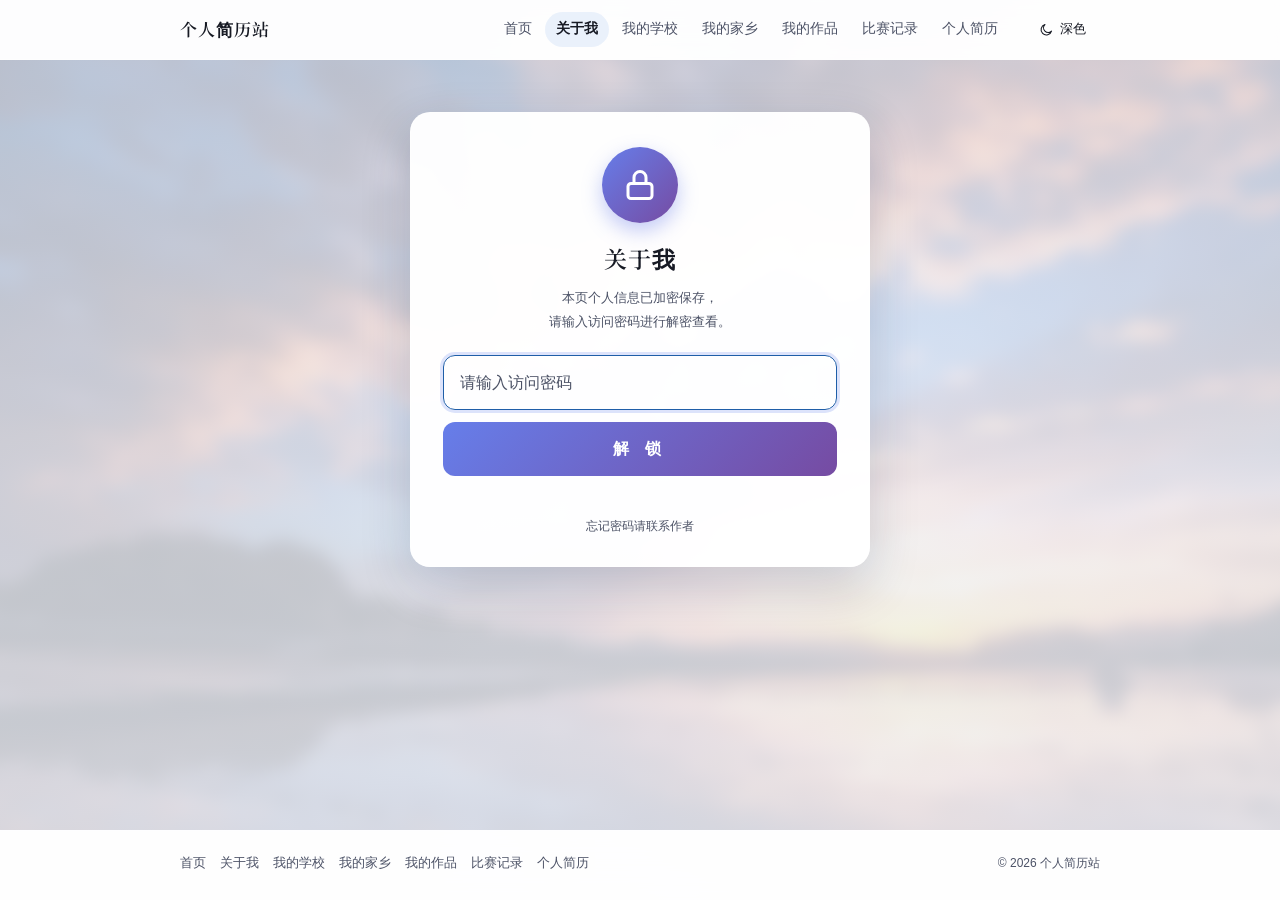
==== commit d571974f: "﻿新增「我的作品」页（7 页）；首屏体积从 1.04MB 降到 100KB 一、新增「我的作品」页（works.html，导航顺序第 05） -----------------------------" ====
--- a/about.html
+++ b/about.html
@@ -8,12 +8,17 @@
 
   <link rel="icon" type="image/svg+xml" href="assets/img/favicon.svg">
 
+  <!-- 关键资源预加载：背景图是首屏可见背景，越早开始下载越好；
+       gdit-crypto.js 是解锁流程的依赖，不能等到解析完才去拿。 -->
+  <link rel="preload" as="image" href="assets/img/default-blur.webp?v=89836fc8" fetchpriority="high">
+  <link rel="preload" as="script" href="assets/js/gdit-crypto.js?v=e35b370f">
+
   <!-- 首屏防闪烁样式：必须在 site.css 之前，见 gate.css 顶部注释 -->
-  <link rel="stylesheet" href="assets/css/gate.css">
-  <!-- 整站设计系统（背景模糊 10px、蓝色商务风、页头页脚…） -->
-  <link rel="stylesheet" href="assets/css/site.css">
+  <link rel="stylesheet" href="assets/css/gate.css?v=f0db97cf">
+  <!-- 整站设计系统（背景、蓝色商务风、页头页脚…） -->
+  <link rel="stylesheet" href="assets/css/site.css?v=ec2e54d8">
   <!-- 简历正文排版（由 jianli/ 生成，只含排版不含资料） -->
-  <link rel="stylesheet" href="assets/css/resume.css">
+  <link rel="stylesheet" href="assets/css/resume.css?v=03edf251">
 
   <!-- 主题初始化：必须在解析阶段执行，否则首帧会从深色跳成浅色（闪烁） -->
   <script>
@@ -29,7 +34,7 @@
       document.documentElement.setAttribute('data-theme', t);
     })();
   </script>
-  <script src="assets/js/site.js" defer></script>
+  <script src="assets/js/site.js?v=ed7e8a77" defer></script>
 </head>
 <body>
 
@@ -45,6 +50,7 @@
           <a href="about.html" aria-current="page">关于我</a>
           <a href="school.html">我的学校</a>
           <a href="hometown.html">我的家乡</a>
+          <a href="works.html">我的作品</a>
           <a href="records.html">比赛记录</a>
           <a href="intro.html">个人简历</a>
       </nav>
@@ -104,6 +110,7 @@
           <a href="about.html">关于我</a>
           <a href="school.html">我的学校</a>
           <a href="hometown.html">我的家乡</a>
+          <a href="works.html">我的作品</a>
           <a href="records.html">比赛记录</a>
           <a href="intro.html">个人简历</a>
       </nav>
@@ -133,7 +140,7 @@
     <p style="text-align:center;color:#a7aec9">本页需要启用 JavaScript 才能解密显示正文。</p>
   </noscript>
 
-  <script src="assets/js/gdit-crypto.js"></script>
+  <script src="assets/js/gdit-crypto.js?v=e35b370f"></script>
   <script>
     /* ===== 本页密文（build.js 注入，base64；正文明文不在本文件里）===== */
     var payload = {"v":1,"iter":20000,"salt":"8c90f9eb9b0def52c1191926344ec33f","c":"3st/jAnMwfTIJ7BmjhSLwMxw6jcZ0ijZKk2in2TACPq8rZLq1w/CtgmGNCSl0YBj1ZBabfBX0AdPxXEf1eTabVPjOitTgfE3DzkB8dDZXoYIDc2rDuJ6bPtNhQgH1NCLX66YopKA6HHc899u/xdDych/epJ+1peOlGui5ig2JJPz0MmiILrjohJBF4hW8VhD5SGdPfX6DPwXlrVhvVjZ5ctgcTu+OLBm7nDjf8Vg/j4KPbvlPp4AD9qT5OVf+7hBdqiUsvt86T/xGCN+KbLQA94JFa/w3rLMmMENKCgPzCBfhMCad7L95uosSYxXipeL7otpdQ87/35ZVCdTBTR3tyhAI7L7Ub6/evst4PbVOy+skrBHdnv5uuvyq+iae2LeP1nqMkHobINm3H0bpwCQ07BJuVXeTQQXbRswYGxrgPvjcFykaTbUm49iZRc6xGkcSMOooqqmv7G9rad7Orcv6rTGI/wYcL+eJuD7Cg96dj9xfooCOVbyHwQ3cUQNpVNZWBDY3E6jU3mmmlpfsqk7TdCzwMyknjbeCc9/fDrZ9mBRhAo2XKnfauxfVg1nBKVYRjaNIsEnxHxZPUwmu5slPk1vrC2fv/Y2H1jV3TSFevOnjy1Z1AuYQAoAv8VoikdmUQbejKh2V+ZeajsNwwRNuHoyXKxeiqzkBl3RB83o8ll8X89cWJ8aRvS8GEtQHnyz8A4BIym49FJmZjBzfv7y3UFOGWhsNjjzMEQvf09W+6i3ye/W8GGuthn5GnzqnmZPdkEBufV8A+ZVqvjV2cUDOjQfh0w8PditKebbOBBKNBmK49/KpGVpQdBHiisA5oATZByr94YaZ8yxXnzAI7UFigHFlq886ORC/uIf3t7KO6mpRju6AVE1qfifGIf56E3m/x7ZhmGugBuCY48DEjPkTFV6hiKWb1dE+XalqPH4fqD//8eueMOhbbuqQncYcF3gNS0/F9uSKGVnC2z03ylFGvSEz9prUibZ7psIsIis3Ulmwgv1aP+++xsQzi0853hD0FCJ9HAehC3a8YmcvtqCNsfg0oNcAsyF6M7KejOLhBAe79xhenBf2GCYRynk0e1eViVwmBSD1GRD51aITumKbMJsfXd7AwSG8hAadvMrGpcnm8TJGupu3U/vrWfAUS3MfzucTtyZ7t//W5mSad9y4ukKRKFAqmbdKVo7LP+TdNeMWWW7Ivw3pTcU0KQIAnXF+enQQrMjnjRx3xqFIWVgz0ytawV5OIPtSXvNiQI0dslyKdXzfN5RzHdX/snJUEo08wBlm2MEPH0PeQaEqW/pm69NILeX340zHzsEiOSU9q/XnocmkwzMrWOuI/0JmpPRozN0nacKec4fUOV2VUA5zxMALoRKXalKGd3siqX5aKjAIUzRfFgrsHfqt0tDxBogDYIp1xFsii9+A7s2+9CAvacon9o6XAgsmCf7KUCgeuoImfgYf/WPeojj6XMYGW43MblWmnz6Z4/fOaRTX5bKWZ3QWTyhXx98l4NeZmBFiNnqMIqBDIHx9hti6KVus5ryh8hoDBVzEGANk/Cf10alJQZtT6pzJNny9g5X3xTHDEntzKq0W4WWc9Do0Dbn619cNpZs88WTpk2XbdF50NSDbS2sZOlqZrEKQiaRIb4/PStu81q/[base64]/MZuS5LZVWJVi+dc6v7weW8H2cS6kuO38qfLL1RalR5VnFZrR/EYbIX4l0BMuEqi3ERik0OZsKParRnEbNLxZA84ptpwgDngiamYAOH2w3b4I/wltsHSZoH1SgsJ3Bh+mfbAqXgFDAEeh1QL8/W8wE3Ft8DwgrjhwwMz87ircHtx68OT970x9ck7EIv31H0fgQEJp/eWEGugh9tP3BMWkbGlKgYcBf5tNokN0VBsYFEGbIvF6vetDw0fpMFMb5EAL2va4Ob3v34aURBP9vsx0MDchZV1hP2Yz8yXSDva1tBZhHiAczyx7eiFkH2i+fZ0qWoEJLns63mBURC8+xawybgGbLGdbDidp8IIXLJTiBZ0hx5yl9bI8V1xFWTu/OXGVkTl5FPyEjj9UHPklQU9Y6YH7eIgk2Sqk6iT4aiFoPBqt3w8LWFbtMlk/XXMrtvs/gjhkWSNJ+2ES/x82nhWKpRyRrB51OtFIkvwpZV2rg/yjqlpGavlYbVktW+9IxPXgOC1GKL4WdtmHynh04AmyBqH2U34vBsjPcnXF6Ta4WICQ5m2vqxs8WpnCW6mCTfsXyjCNdUzgzky2Ms1vZr1NIRy6di3PkDICvlnZDArRsBGY5j507wev+VjBJfhrDgTi9yxp5yo9eEWYm3ocGg27/ZKWwztpZpge20R6jT0UztcUXJlz+97M9PNAEbP3nwZoQNDQPaAVhSSWNk2UQDIaP8SfjiCCTQ5xWUH/MDjMwcKfuScXtzF93glNErJj+lD5DKZxM3ok23kxUdzEF4HDCVAyCr5dtDYpuRCnZxA952z/uCmInN+46DkfeEJmk/pk6j7r2LFWuxHN93M0U09EAnlMbeHgXwen/UdV0kpzbft1JSwnmcG77pOkBX+JQNm84SlFV1krBim/uPdDa4TymNY3ShFTbQWiNdavmtLgg6dJoETNeuzJH/gjEYSb8DpMt6IAoVbMq+zW5N+lNZRheCnGvZK6fn+87zy13jOcdS49/ozPXZTSeBoUvzAHlDp0qvQLXwNWYMfC0BMrllPDBMkwcZdWk2hmQktHYHeaTk+i9oVlb7oZiINjPYz1tLucW2cUTj5U9CZH6vnKDtxPC3nBSTUBC0g5/VVJthNCQNa/IjhQrZjHoQ8bWxK69U0CwBldnlYGJ9N69n6esQd7TTIS48hB/z0c7XiEPY+00TcNAVARFf2DWMUHiRxKOB9HfaMTl/RAXAEEgcM+ET/LSJoHT/T0uXETgGpOEkhP4R4CjCwH5gmMmaqwrU58KHzTB40r3YyvtFN4aAyxLDbNkd4FFCAE8w/1Dfiaf3dpqcXQBhhVq/+H3+uaDs8Os33s7iNHaGSCHqEYyIdLPwyk3AADo3LbMnZEC26Q8sPDRyWsc4XKoi+tVlgXArTvpellJ424gUDq8TQRqbFvMS5PgZySFcdoAbsShS8B2AZGyiO3viqNNJCjmSz5BOHv6yPVKWN7TKkh8i20V8zZT4K0Y/mRdhoMghE2cFHNI6/P3EP1/FwRaoZ6O8tifXNBswaY3u6UYp/JkhhO0LwUmsWuEsPO/GPJbQacPHu0VkTstUHWU7ZOzfiY35AuyWqudLHmpzhdSyD3Dzd6cSDWlEdRYwvpZFVcIw0yxJmvZ0aphIudxsRqlgpSm2OTZ/SQ896SZ6H0Qt/rPkSR3HKt974yhpl6Dw3ZGKUyEB+mfcyvbXgeSIAwGUX592kAmLT0s9jpvqtcV4Xog8sMncM8HX439PPtox2+C5nNnbhuFsqSqcgtY/oTBXAlxzw2XWdy2VaJ3W2Buaj6wo42uZvN5Jh4I3qO4h5aNjbBrDsL91oClqR/cpB11QQ4QPe7zRcJt1Rggx+8CtqYRgi2JmeLt/6bZCnMpiuEKGosOZvq/JMBI9uyIwCSikru9GUOfKx/N2gw0/qP2C/0LoOP1X4BhYGw0bi5Y87Yt5lVYtz8T5EPLRwt7dmQo6xh+OZ1OmO0+R6Pj3/0PjQG54BSPZDRZNt3hOdNBu3w+Xdbwq78vp551eMZIvg7FTNlqO3p4CT26wokZfnOKe0WsZ+1/96vlevqkw/ER7l7PkFJS/7lmp0bl7kX44e8o4PL1vsKnlkrvIBIkj79mLOjMB2mo2pYMflzDODTC1+eArqUYr4FIyaP+E+xjJPxfBTCPPC/bu7r37BXY5YTAmENLBvQy6OcdnyfMFr+b0c3V8JfV7tkmYP1YWZ3gOppCneZREnK6miyKseQam2lvvbAihNlT/2XrjTMfnd0G91/6ce5nvZse89G6BxojIg/OQ5cmezgey2SHwEshlj0h5Fva5K5kbbTafPgw8WDqt6eIelb9x2/0Prsuq9g9++0CToCW8JnFsBjCpreJOiw3vnzIFWfSCMpThOKH4DMlXDZfyVOci00QFlCgk7/eK7ENMLVCIq65XiP1UMqfDj+f40CYsQ5cukrFXns6cZxVQpklacwbjqX0lAozKHVedOAk1LknLNXVIW3jsreRuARH/kWzAZi6CEtQx+TeYUp7a4eDvJkxkPwMEhRWJaeXoReaEgMBwL7sJJ3HiAXo1eZtA4ruZ/OOM4AenysBepe/fcIjIsiJ08VNXnxPkeq6jyVz78bj+uOjN97kt+OAMIZMggndgLqBdXNJTb/vQ9HYMdGwAUWA3G5m09CFMCkOFpiHT8FvCmNsqtx7g1LpcYy+Gj+l4xhHORKqGKHb9xh6dmUd4hygeXwLXsykGI97J0HxyIRjmLZao8uUFlKA+Rb3uayjfBk/aL+0gxU4K/TdP1F/UMQx5+0Lt5uZyi/lqhCLFJhFG4/galc8ugReno1JGeqIhzklRlpXzF6vhqZr1NYgoXVhlYxiInEizVChLhlpyLavn39qSBzmxiFQK/l3WFryWaegNAHOIdg0nx3KafOp2HgL8R70naiL/kArLhmYiOZLwfchC/GWROZ8S6TTQnfggx0dovJsaf7wueDDBb2hNeY1WMSUMC14SC/LCP+CT8YDRskGWoIROY/00FK0nWmWEYZz5tbWeCtVBazMdUbiCC7xF6kQopp1PFqGRokiS7GCYaNQQdGEwufNWmKACsnQhekxF0lBwofTT/nCHyVVad+7z5a0QSh2VL3HY0CJWChQLyzT2K0bBYicGO2CetSzONC5BcfiEkZ84KNzo5Pc18tcHrpLT4A8NyNGnfYKgk95Bkd/lSt6T76uGF6W3MLx3vPv+Nc6L0kb3IjlHU2+QsgozlBt8bId8emJI="};
--- a/assets/css/site.css
+++ b/assets/css/site.css
@@ -6,15 +6,15 @@
            简历正文自己的排版样式仍在 assets/css/resume.css（由 jianli/ 生成）。
 
    【保留了什么】原单页站的两大视觉特征一个没丢：
-     1) 背景图 assets/img/default.png + filter: blur(10px) + 兜底 #1b1b23
-        （见下面 body::before，inset 外扩 40px 补偿模糊后的边缘露白）；
+     1) 背景图（已烘焙模糊的 default-blur.webp）+ 兜底 #1b1b23
+        （见下面 body::before，inset 外扩 40px 补偿边缘）；
      2) 蓝色商务风主色 #1f5ea8 / #164a87 / #eaf2fb。
    【新增了什么】参考页的结构骨架：页头导航 + 目录 + 页脚站点地图 +
      回到顶部按钮 + 深/浅色切换（默认深色 = 您现在看到的效果）。
 
    【改配色/改布局搜这些关键字】
      · 主题色、页面底色      → 搜 ":root"
-     · 背景图模糊半径        → 搜 "blur(10px)"
+     · 背景图与模糊          → 搜 "--bg-cover" / "--bg-blur"（背景由 tools/make-bg.py 烘焙）
      · 页头 / 页脚           → 搜 ".site-header" / ".site-footer"
      · 首页封面 + 目录       → 搜 ".home-hero" / ".contents-list"
      · 锁屏门禁              → 搜 ".gate"
@@ -156,7 +156,7 @@
 
 /* ⚠️ 关键覆盖：assets/css/resume.css（源自 jianli/styles.css）会给 body 铺一层
    不透明的浅灰底 #f2f2f2。那样会把 body::before 的背景图整个盖住，
-   页面就丢了「default.png + 模糊 10px」的观感。这里把它让开，
+   页面就丢了「背景图 + 模糊」的观感。这里把它让开，
    由 body::before 负责背景图、body::after 负责压暗遮罩。 */
 body {
   background-color: transparent !important;
@@ -192,20 +192,44 @@
 }
 
 /* ===========================================================================
-   3. 背景图：保留「default.png + 模糊 10px」的既有效果
+   3. 背景图
    ---------------------------------------------------------------------------
+   【性能】背景图是首屏体积的绝对大头。原来用 default.png
+   （1921x1279 PNG，约 1,014,372 B，占全站资源九成以上）再叠 filter: blur(10px)：
+     1) 一个文件就要传 1MB；
+     2) filter:blur 作用在 position:fixed 的大元素上，每次滚动都要重算模糊。
+   现在改成「构建时把模糊烘焙进图里」—— tools/make-bg.py 生成
+   default-blur.webp（1440 宽、WebP、约 28KB，省 97%），页面直接用，
+   不再需要运行时 filter（见下面 --bg-blur 的说明）。
+
+   【为什么视觉没变】模糊之后高频细节本来就丢失了，所以那张 2.5MP 的大图里
+   绝大部分字节是白传的。缩放 + 烘焙模糊后，实测锐度与原效果偏差 0.000。
+
    用 fixed 的 ::before 承载图片（而不是给 body 加 filter），
-   否则 filter:blur 会把正文一起糊掉；inset 外扩 40px 补偿模糊后的边缘露白。
-   ⚠️ 改模糊半径就改下面这一行 blur(10px)。
-   =========================================================================== */
+   否则 filter:blur 会把正文一起糊掉；inset 外扩 40px 补偿边缘。
+   =========================================================================== */
+
+/* 遮罩后的底衬色。--bg-cover 由 build.js 指向实际背景图
+   （有 default-blur.webp 就用它，否则退回 default.png + CSS 模糊）。 */
+:root {
+  --bg-cover: url('../img/default-blur.webp');
+  --bg-blur: 0px;   /* 已烘焙进图，默认不再叠加 CSS 模糊 */
+}
+
+/* 屏幕比烘焙时的参考宽度（1440px）窄时，图片被缩小显示，模糊观感会弱一些；
+   补一点 CSS 模糊还原原来的软度。这与原来「模糊尺寸固定、图片缩小」的
+   观感取齐，而且代价极小（面积小）。 */
+@media (max-width: 1400px) {
+  :root { --bg-blur: 7px; }
+}
 
 body::before {
   content: '';
   position: fixed;
   inset: -40px;
   z-index: -1;
-  background: #1b1b23 url('../img/default.png') center center / cover no-repeat;
-  filter: blur(10px);
+  background: #1b1b23 var(--bg-cover) center center / cover no-repeat;
+  filter: blur(var(--bg-blur));
   pointer-events: none;
 }
 
@@ -902,6 +926,121 @@
 }
 
 /* ===========================================================================
+   7e. 作品条目（「我的作品」页）
+   =========================================================================== */
+
+.work {
+  position: relative;
+}
+
+/* 右上角的大号编号 */
+.work-index {
+  position: absolute;
+  top: 18px;
+  right: 26px;
+  margin: 0;
+  font-family: var(--font-serif);
+  font-size: 34px;
+  line-height: 1;
+  color: var(--brand-light);
+  -webkit-text-stroke: 1px var(--brand);
+  user-select: none;
+}
+
+.work-title {
+  margin: 0;
+  font-family: var(--font-serif);
+  font-size: 21px;
+  font-weight: 600;
+  letter-spacing: 2px;
+  color: var(--card-text);
+}
+
+.work-sub {
+  margin: 6px 0 14px;
+  font-size: 13px;
+  color: var(--card-muted);
+}
+
+.work-desc {
+  margin: 0 0 12px;
+  font-size: 13.5px;
+  line-height: 1.85;
+}
+
+.work-points {
+  margin: 4px 0 12px;
+  padding-left: 20px;
+}
+
+.work-points li {
+  margin: 5px 0;
+  font-size: 13.5px;
+  line-height: 1.75;
+}
+
+.work-points b {
+  color: var(--brand-dark);
+}
+
+/* 入口链接行：主按钮 + 灰色环境说明 */
+.work-links {
+  display: flex;
+  flex-wrap: wrap;
+  align-items: center;
+  gap: 10px 14px;
+  margin: 14px 0 0;
+}
+
+.work-links-second {
+  margin-top: 8px;
+}
+
+.work-link {
+  display: inline-block;
+  padding: 9px 18px;
+  font-size: 13.5px;
+  font-weight: 600;
+  color: #fff;
+  background: var(--brand);
+  border-radius: var(--radius-pill);
+  text-decoration: none;
+  transition: background .18s, transform .1s;
+}
+
+.work-link:hover {
+  background: var(--brand-dark);
+  transform: translateY(-1px);
+}
+
+.work-link:active {
+  transform: translateY(0);
+}
+
+/* 内网地址：用描边样式区分，暗示「换了环境才打得开」 */
+.work-link-inner {
+  color: var(--brand);
+  background: transparent;
+  border: 1.5px solid var(--brand);
+}
+
+.work-link-inner:hover {
+  color: #fff;
+  background: var(--brand);
+}
+
+.work-hint {
+  font-size: 12px;
+  color: var(--card-muted);
+}
+
+/* 深色主题下作品编号的描边色要提亮，否则看不见 */
+:root[data-theme="dark"] .work-index {
+  color: transparent;
+  -webkit-text-stroke: 1px var(--shell-accent);
+}
+
+/* ===========================================================================
    8. 首页：封面 + 目录
    =========================================================================== */
 
